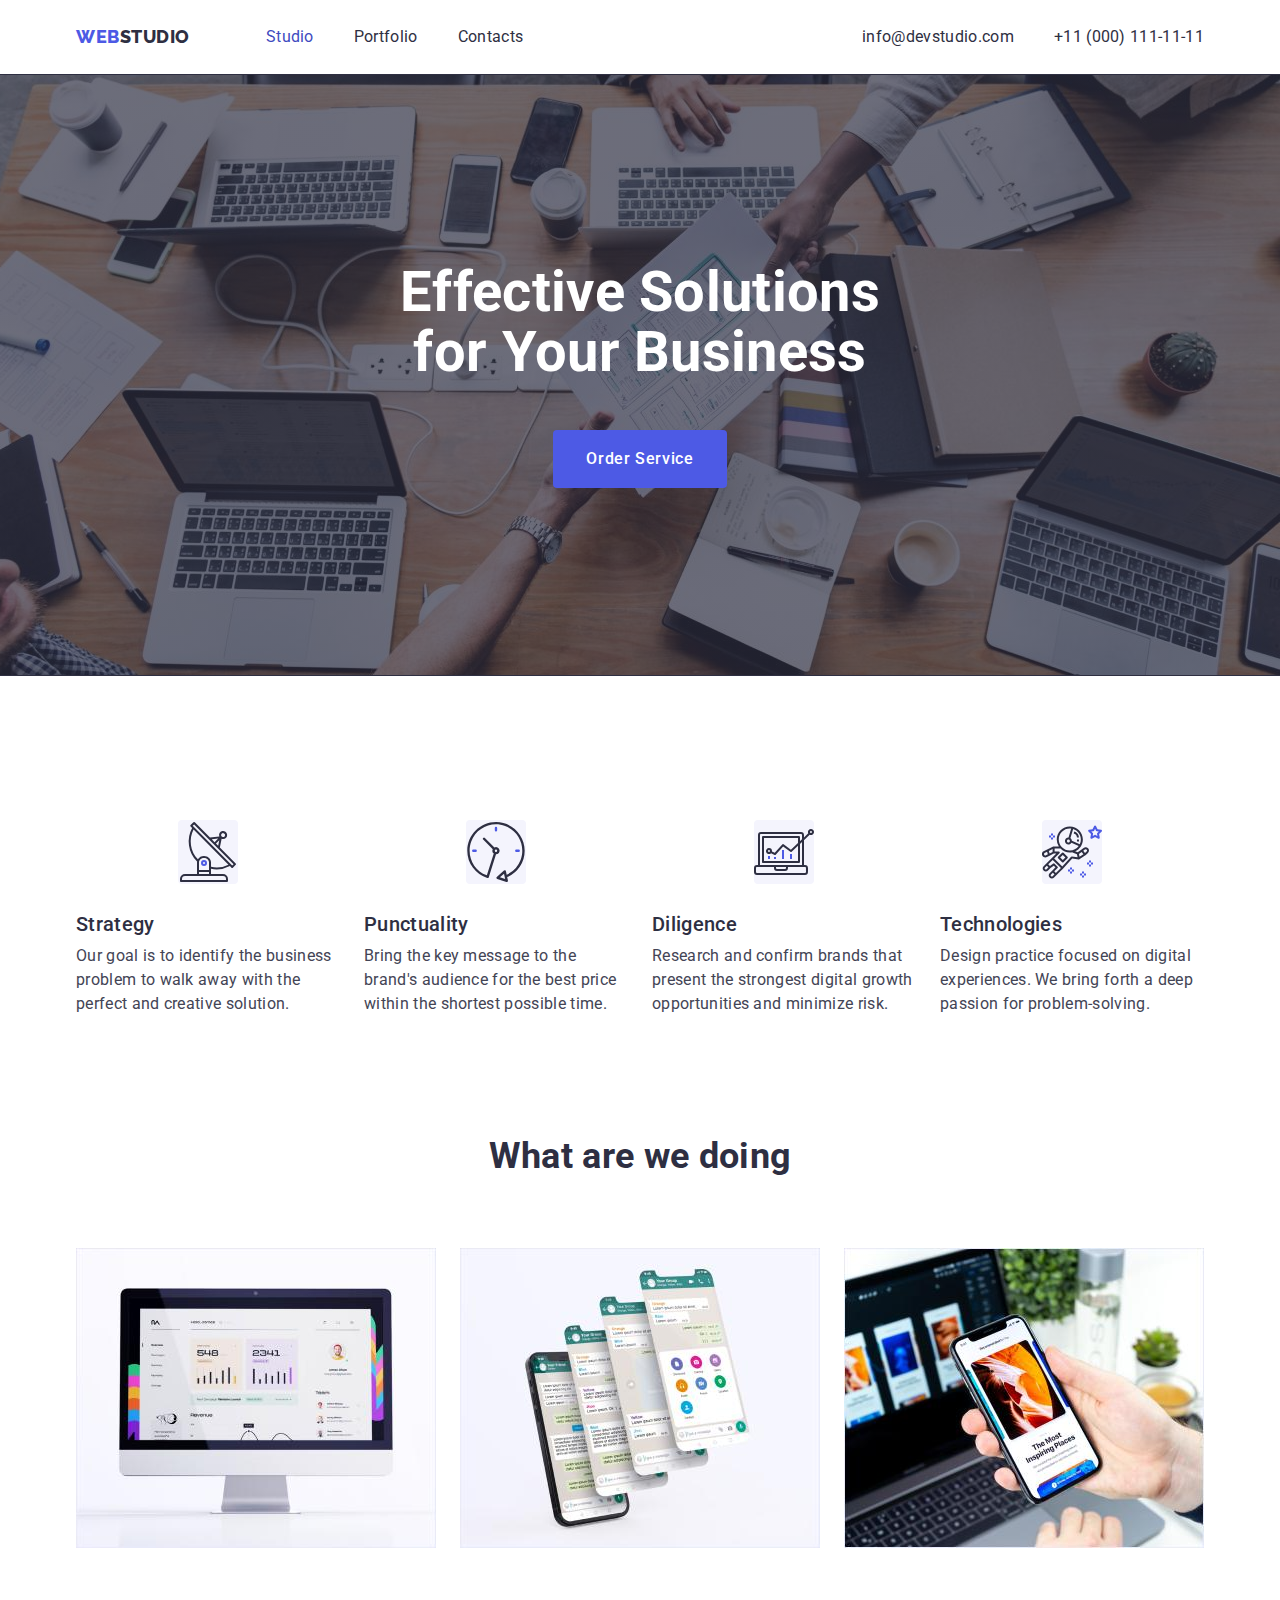
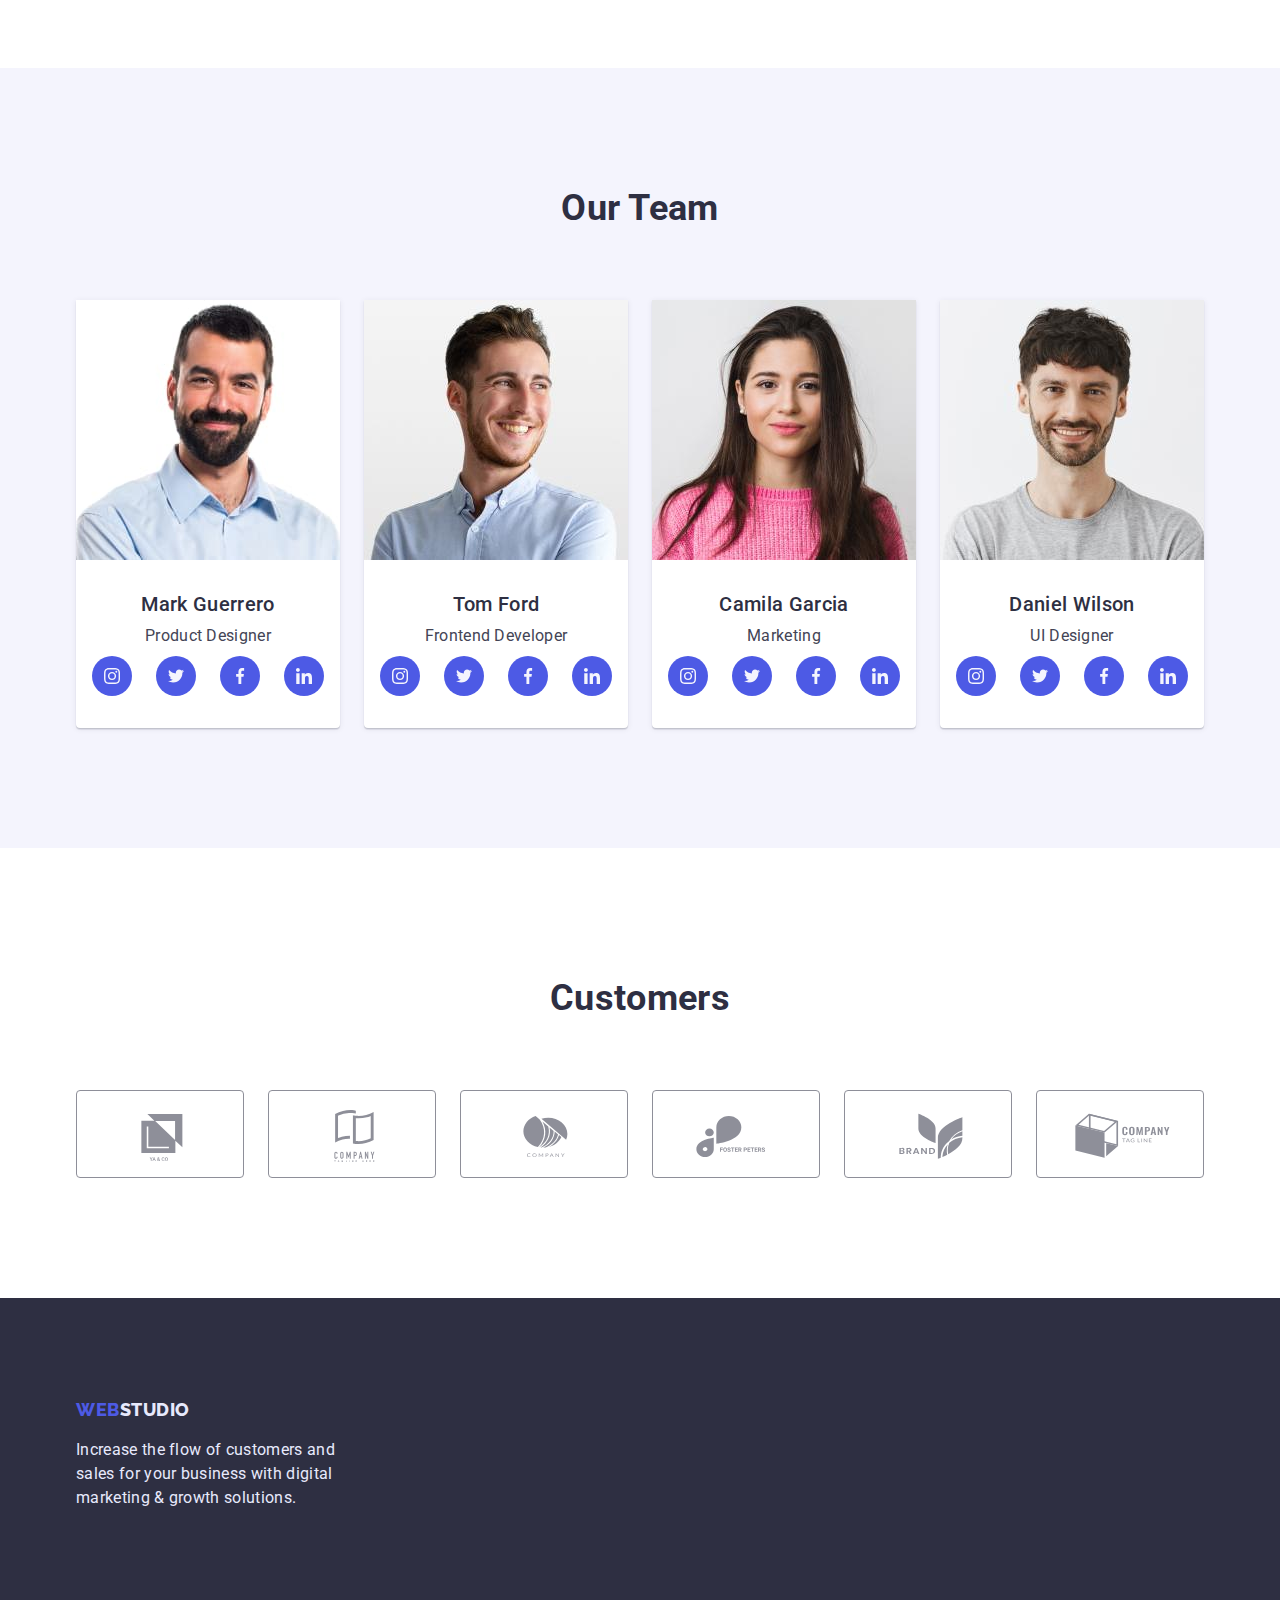
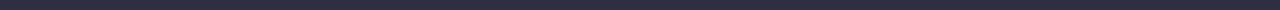
==== index.html @ 6bbc16ac "summary" ====
<!DOCTYPE html>
<html lang="en">
  <head>
    <meta charset="UTF-8" />
    <meta http-equiv="X-UA-Compatible" content="IE=edge" />
    <meta name="viewport" content="width=device-width, initial-scale=1.0" />
    <meta name="description" content="Effective Solutions for Your Business" />
    <title>Web Studio</title>
    <link rel="preconnect" href="https://fonts.googleapis.com" />
    <link rel="preconnect" href="https://fonts.gstatic.com" crossorigin />
    <link
      href="https://fonts.googleapis.com/css2?family=Raleway:wght@600&family=Roboto:wght@400;500;700&display=swap"
      rel="stylesheet"
    />
    <link
      rel="stylesheet"
      href="https://cdn.jsdelivr.net/npm/modern-normalize@1.1.0/modern-normalize.min.css"
    />
    <link rel="stylesheet" href="./CSS/style.css"
  </head>

  <body>
    <!-- Header section -->
    <header class="header">
      <div class="container header-container">
        <a class="header-logo link" href="./index.html"
          ><span class="logo-design">web</span>studio
        </a>
        <nav class="header-nav">
          <ul class="header-list list">
            <li class="header-item">
              <a class="header-link link current" href="./index.html">Studio</a>
            </li>
            <li class="header-item">
              <a class="header-link link" href="./portfolio.html">Portfolio</a>
            </li>
            <li class="header-item">
              <a class="header-link link" href="#">Contacts</a>
            </li>
          </ul>
        </nav>
        <address class="address-items">
          <ul class="header-address">
            <li class="address-item">
              <a class="link address" href="mailto:info@devstudio.com"
                >info@devstudio.com</a
              >
            </li>
            <li class="address-item">
              <a class="link address" href="tel:+110001111111"
                >+11 (000) 111-11-11</a
              >
            </li>
          </ul>
        </address>
      </div>
    </header>
    <main>
      <!-- Hero section -->
      <section class="hero">
        <div class="container">
          <h1 class="h-title">Effective Solutions for Your Business</h1>
          <button class="button active" type="button">Order Service</button>
        </div>
      </section>
      <!-- Оur Features section -->
      <section class="our-features">
        <div class="container">
          <div class="li-list-center">
            <h2 class="visually-hidden">Оur Features</h2>
            <ul class="features">
              <li class="features-list">
                <svg class="features-icon" width="60px" height="64px">
                  <use href="./images/icons/symbol-defs.svg#icon-antenna"></use>
                </svg>
                <h3 class="li-list">Strategy</h3>
                <p class="txt">
                  Our goal is to identify the business problem to walk away with
                  the perfect and creative solution.
                </p>
              </li>
              <li class="features-list">
                <svg class="features-icon" width="60px" height="64px">
                  <use href="./images/icons/symbol-defs.svg#icon-clock"></use>
                </svg>
                <h3 class="li-list">Punctuality</h3>
                <p class="txt">
                  Bring the key message to the brand's audience for the best
                  price within the shortest possible time.
                </p>
              </li>
              <li class="features-list">
                <svg class="features-icon" width="60px" height="64px">
                  <use href="./images/icons/symbol-defs.svg#icon-diagram"></use>
                </svg>
                <h3 class="li-list">Diligence</h3>
                <p class="txt">
                  Research and confirm brands that present the strongest digital
                  growth opportunities and minimize risk.
                </p>
              </li>
              <li class="features-list">
                <svg class="features-icon" width="60px" height="64px">
                  <use
                    href="./images/icons/symbol-defs.svg#icon-astronaut"
                  ></use>
                </svg>
                <h3 class="li-list">Technologies</h3>
                <p class="txt">
                  Design practice focused on digital experiences. We bring forth
                  a deep passion for problem-solving.
                </p>
              </li>
            </ul>
          </div>
        </div>
      </section>
      <!-- What are we doing section -->
      <section class="what-doing">
        <div class="container">
          <h2 class="li-title h-h">What are we doing</h2>
          <ul class="doing-img">
            <li class="doing-items">
              <img
                src="./images/whatdoing/computer.jpg"
                alt="computer"
                width="360"
                height="300"
              />
            </li>
            <li class="doing-items">
              <img
                src="./images/whatdoing/phone.jpg"
                alt="phone"
                width="360"
                height="300"
              />
            </li>
            <li class="doing-items">
              <img
                src="./images/whatdoing/devices.jpg"
                alt="device"
                width="360"
                height="300"
              />
            </li>
          </ul>
        </div>
      </section>
      <!-- Team section -->
      <section class="our-team">
        <div class="container team-container">
          <h2 class="li-title h-h">Our Team</h2>
          <ul class="team-items">
            <li class="team">
              <img
                src="./images/team/mark.jpg"
                alt="Product Designer"
                width="264"
                height="260"
              />
              <div class="div-team">
                <h3 class="li-list">Mark Guerrero</h3>
                <p class="txt txt-team">Product Designer</p>
                <ul class="socials">
                  <li class="socials-item">
                    <a
                      class="socials-link"
                      href="https://instagram.com"
                      rel="noopener noreferrer"
                      aria-label="Instagram link"
                    >
                      <svg class="socials-icon" width="16" height="16">
                        <use
                          href="./images/icons/symbol-defs.svg#icon-instagram"
                        ></use>
                      </svg>
                    </a>
                  </li>
                  <li class="socials-item">
                    <a class="socials-link" href aria-label="Twitter link">
                      <svg class="socials-icon" width="16" height="16">
                        <use
                          href="./images/icons/symbol-defs.svg#icon-twitter"
                        ></use>
                      </svg>
                    </a>
                  </li>
                  <li class="socials-item">
                    <a class="socials-link" href aria-label="Facebook link">
                      <svg class="socials-icon" width="16" height="16">
                        <use
                          href="./images/icons/symbol-defs.svg#icon-facebook"
                        ></use>
                      </svg>
                    </a>
                  </li>
                  <li class="socials-item">
                    <a class="socials-link" href aria-label="Linkedin link">
                      <svg class="socials-icon" width="16" height="16">
                        <use
                          href="./images/icons/symbol-defs.svg#icon-linkedin"
                        ></use>
                      </svg>
                    </a>
                  </li>
                </ul>
              </div>
            </li>
            <li class="team">
              <img
                src="./images/team/tom.jpg"
                alt="Frontend Developer"
                width="264"
                height="260"
              />
              <div class="div-team">
                <h3 class="li-list">Tom Ford</h3>
                <p class="txt txt-team">Frontend Developer</p>
                <ul class="socials">
                  <li class="socials-item">
                    <a
                      class="socials-link"
                      href="https://instagram.com"
                      rel="noopener noreferrer"
                      aria-label="Instagram link"
                    >
                      <svg class="socials-icon" width="16" height="16">
                        <use
                          href="./images/icons/symbol-defs.svg#icon-instagram"
                        ></use>
                      </svg>
                    </a>
                  </li>
                  <li class="socials-item">
                    <a class="socials-link" href aria-label="Twitter link">
                      <svg class="socials-icon" width="16" height="16">
                        <use
                          href="./images/icons/symbol-defs.svg#icon-twitter"
                        ></use>
                      </svg>
                    </a>
                  </li>
                  <li class="socials-item">
                    <a class="socials-link" href aria-label="Facebook link">
                      <svg class="socials-icon" width="16" height="16">
                        <use
                          href="./images/icons/symbol-defs.svg#icon-facebook"
                        ></use>
                      </svg>
                    </a>
                  </li>
                  <li class="socials-item">
                    <a class="socials-link" href aria-label="Linkedin link">
                      <svg class="socials-icon" width="16" height="16">
                        <use
                          href="./images/icons/symbol-defs.svg#icon-linkedin"
                        ></use>
                      </svg>
                    </a>
                  </li>
                </ul>
              </div>
            </li>
            <li class="team">
              <img
                src="./images/team/camila.jpg"
                alt="Marketing"
                width="264"
                height="260"
              />
              <div class="div-team">
                <h3 class="li-list">Camila Garcia</h3>
                <p class="txt txt-team">Marketing</p>
                <ul class="socials">
                  <li class="socials-item">
                    <a
                      class="socials-link"
                      href="https://instagram.com"
                      rel="noopener noreferrer"
                      aria-label="Instagram link"
                    >
                      <svg class="socials-icon" width="16" height="16">
                        <use
                          href="./images/icons/symbol-defs.svg#icon-instagram"
                        ></use>
                      </svg>
                    </a>
                  </li>
                  <li class="socials-item">
                    <a class="socials-link" href aria-label="Twitter link">
                      <svg class="socials-icon" width="16" height="16">
                        <use
                          href="./images/icons/symbol-defs.svg#icon-twitter"
                        ></use>
                      </svg>
                    </a>
                  </li>
                  <li class="socials-item">
                    <a class="socials-link" href aria-label="Facebook link">
                      <svg class="socials-icon" width="16" height="16">
                        <use
                          href="./images/icons/symbol-defs.svg#icon-facebook"
                        ></use>
                      </svg>
                    </a>
                  </li>
                  <li class="socials-item">
                    <a class="socials-link" href aria-label="Linkedin link">
                      <svg class="socials-icon" width="16" height="16">
                        <use
                          href="./images/icons/symbol-defs.svg#icon-linkedin"
                        ></use>
                      </svg>
                    </a>
                  </li>
                </ul>
              </div>
            </li>
            <li class="team">
              <img
                src="./images/team/daniel.jpg"
                alt="UI Designer"
                width="264"
                height="260"
              />
              <div class="div-team">
                <h3 class="li-list">Daniel Wilson</h3>
                <p class="txt txt-team">UI Designer</p>
                <ul class="socials">
                  <li class="socials-item">
                    <a
                      class="socials-link"
                      href="https://instagram.com"
                      rel="noopener noreferrer"
                      aria-label="Instagram link"
                    >
                      <svg class="socials-icon" width="16" height="16">
                        <use
                          href="./images/icons/symbol-defs.svg#icon-instagram"
                        ></use>
                      </svg>
                    </a>
                  </li>
                  <li class="socials-item">
                    <a class="socials-link" href aria-label="Twitter link">
                      <svg class="socials-icon" width="16" height="16">
                        <use
                          href="./images/icons/symbol-defs.svg#icon-twitter"
                        ></use>
                      </svg>
                    </a>
                  </li>
                  <li class="socials-item">
                    <a class="socials-link" href aria-label="Facebook link">
                      <svg class="socials-icon" width="16" height="16">
                        <use
                          href="./images/icons/symbol-defs.svg#icon-facebook"
                        ></use>
                      </svg>
                    </a>
                  </li>
                  <li class="socials-item">
                    <a class="socials-link" href aria-label="Linkedin link">
                      <svg class="socials-icon" width="16" height="16">
                        <use
                          href="./images/icons/symbol-defs.svg#icon-linkedin"
                        ></use>
                      </svg>
                    </a>
                  </li>
                </ul>
              </div>
            </li>
          </ul>
        </div>
      </section>
      <section class="customers">
        <h2 class="li-title h-h">Customers</h2>
        <ul class="customers-list">
          <li class="customers-items">
            <svg class="customers-svg" width="104" height="56">
              <use href="./images/icons/symbol-defs.svg#icon-logo"></use>
            </svg>
          </li>
          <li class="customers-items">
            <svg class="customers-svg" width="104" height="56">
              <use href="./images/icons/symbol-defs.svg#icon-logo-1"></use>
            </svg>
          </li>
          <li class="customers-items">
            <svg class="customers-svg" width="104" height="56">
              <use href="./images/icons/symbol-defs.svg#icon-logo-2"></use>
            </svg>
          </li>
          <li class="customers-items">
            <svg class="customers-svg" width="104" height="56">
              <use href="./images/icons/symbol-defs.svg#icon-logo-3"></use>
            </svg>
          </li>
          <li class="customers-items">
            <svg class="customers-svg" width="104" height="56">
              <use href="./images/icons/symbol-defs.svg#icon-logo-4"></use>
            </svg>
          </li>
          <li class="customers-items">
            <svg class="customers-svg" width="104" height="56">
              <use href="./images/icons/symbol-defs.svg#icon-logo-5"></use>
            </svg>
          </li>
        </ul>
      </section>
    </main>

    <footer class="footer">
      <div class="container footer-container">
        <a class="footer-logo link" href="./index.html"
          ><span class="logo-design">web</span
          ><span class="footer-logo">studio</span>
        </a>
        <p class="txt-foot">
          Increase the flow of customers and sales for your business with
          digital marketing & growth solutions.
        </p>
      </div>
    </footer>
  </body>
</html>
---- CSS/style.css ----
.visually-hidden {
  position: absolute;
  width: 1px;
  height: 1px;
  margin: -1px;
  border: 0;
  padding: 0;

  white-space: nowrap;
  clip-path: inset(100%);
  clip: rect(0 0 0 0);
  overflow: hidden;
}
h1,
h2,
h3,
h4,
h5,
h6,
p,
ul {
  margin: 0;
  padding: 0;
}
img {
  display: block;
}
button {
  cursor: pointer;
}
.link {
  text-decoration: none;
  color: currentColor;
}
.list {
  list-style: none;
  margin: 0;
  padding: 0;
}
section {
  margin: 0;
  padding: 0;
}
:root {
  /* BG COLORS */
  --primary-bg-cl: #2e2f42;
  --secondary-bg-cl: #f4f4fd;
  --team-bg-cl: #ffffff;
  --button-bg-cl: #4d5ae5;
  --active-txt-cl: #404bbf;
  /* TXT COLORS */
  --primary-txt-cl: #2e2f42;
  --secondary-txt-cl: #434455;
  --logo-txt-cl: #4d5ae5;
  --second-logo-txt-color: #f4f4fd;
  --footer-txt-cl: #e7e9fc;
  --hero-txt-cl: #ffffff;
  --hover-button-cl: #404bbf;
}

/* NAV */

.header-logo {
  font-family: 'Raleway', sans-serif;
  font-weight: 800;
  font-size: 18px;
  line-height: calc(24 / 18);
  letter-spacing: 0.03em;
  text-transform: uppercase;
  margin-right: 76px;
}
.logo-design {
  color: var(--logo-txt-cl);
}
.address {
  line-height: calc(24 / 16);
  color: var(--secondary-txt-cl);
  font-style: normal;
}
.address:hover,
.address:focus {
  color: var(--active-txt-cl);
  cursor: pointer;
}
.header-link:hover,
.header-link:focus {
  color: var(--active-txt-cl);
  cursor: pointer;
}
.header-link.current {
  color: var(--active-txt-cl);
}
.header-container {
  display: flex;
  align-items: center;
}
.header-nav {
  margin-right: auto;
}
.header-link,
.address,
.header-logo {
  padding-top: 25px;
  padding-bottom: 25px;
}
.header-list {
  display: flex;
  align-items: center;
  gap: 40px;
}
.header-address {
  display: flex;
  gap: 40px;
}
.link {
  text-decoration: none;
  color: var(--primary-txt-cl);
}

/* BODY */

body {
  font-family: 'Roboto', sans-serif;
  color: var(--primary-txt-cl);
  letter-spacing: 0.02em;
}
.container {
  width: 1158px;
  padding-left: 15px;
  padding-right: 15px;
  margin-left: auto;
  margin-right: auto;
}

/* HERO SECTION */

.hero {
  color: var(--hero-txt-cl);
  background-color: var(--primary-bg-cl);
  background-image: linear-gradient(
      rgba(46, 47, 66, 0.7),
      rgba(46, 47, 66, 0.7)
    ),
    url(../images/herobackground/hero-background-img.jpg);
  background-repeat: no-repeat;
  background-position: center;
  max-width: 1440px;
  margin-left: auto;
  margin-right: auto;
  padding-bottom: 188px;
  padding-top: 188px;
}
.h-title {
  line-height: calc(60 / 56);
  font-size: 56px;
  width: 494px;
  margin-bottom: 48px;
  margin-left: auto;
  margin-right: auto;
  text-align: center;
}
.button {
  background-color: var(--button-bg-cl);
  color: var(--hero-txt-cl);
  font-weight: 500;
  line-height: calc(24 / 16);
  font-family: 'Roboto', sans-serif;
  letter-spacing: 0.04em;
  font-size: 16px;
  cursor: pointer;
  padding: 16px 32px;
  border-radius: 4px;
  border: 1px solid transparent;
  margin-left: auto;
  margin-right: auto;
  display: block;
}
.button:hover,
.button:focus {
  background-color: var(--hover-button-cl);
}
.li-title {
  font-size: 36px;
  line-height: calc(40 / 36);
}
.li-list {
  font-weight: 500;
  font-size: 20px;
  line-height: calc(24 / 20);
  margin-bottom: 8px;
}
.txt {
  line-height: calc(24 / 16);
  color: var(--secondary-txt-cl);
}
.h-h {
  text-align: center;
  margin-bottom: 72px;
}

/* OUR FEATURES */

.our-features {
  padding-top: 120px;
  padding-bottom: 120px;
}
.features {
  display: flex;
  gap: 24px;
  padding: 0;
}
.features-list {
  flex-basis: calc((100% - 3 * 24px) / 4);
}
.features-icon {
  background: #f4f4fd;
  border-radius: 4px;
  margin: 24px 102px;
}

/* What are we doing section */

.what-doing {
  padding-bottom: 120px;
}
.doing-img {
  display: flex;
  padding: 0;
  gap: 24px;
}
.doing-items {
  flex-basis: calc((100% - 2 * 24px) / 3);
}

/* TEAM */

.our-team {
  background-color: var(--secondary-bg-cl);
}
.team {
  background-color: var(--team-bg-cl);
  border-radius: 0px 0px 4px 4px;
  box-shadow: 0px 1px 6px rgba(46, 47, 66, 0.08),
    0px 1px 1px rgba(46, 47, 66, 0.16), 0px 2px 1px rgba(46, 47, 66, 0.08);
  text-align: center;
  flex-basis: calc((100% - 3 * 24px) / 4);
}
.team-container {
  padding-top: 120px;
  padding-bottom: 120px;
}
.team-items {
  display: flex;
  gap: 24px;
  padding-left: 0;
}
.txt-team {
  margin-bottom: 8px;
}
.div-team {
  padding-top: 32px;
  padding-bottom: 32px;
}
ul {
  list-style: none;
}
.socials {
  display: flex;
  align-items: center;
  justify-content: center;
  gap: 24px;
}
.socials-link {
  display: flex;
  align-items: center;
  justify-content: center;
  width: 40px;
  height: 40px;
  background-color: var(--button-bg-cl);
  border-radius: 50%;
}
.socials-link:hover,
focus {
  background-color: var(--hover-button-cl);
}
.socials-icon {
  fill: var(--secondary-bg-cl);
}
/* Customers */
.customers {
  padding-top: 130px;
  padding-bottom: 120px;
}
.customers-list {
  display: flex;
  align-items: center;
  justify-content: center;
  gap: 24px;
}
.customers-items {
  border: 1px solid #8e8f99;
  border-radius: 4px;
  width: 168px;
  height: 88px;
}
.customers-svg {
  margin: 16px 32px;
}
/* FOOTER */

.footer {
  background-color: var(--primary-bg-cl);
  color: var(--footer-txt-cl);
}
.txt-foot {
  line-height: calc(24 / 16);
  width: 264px;
  margin-top: 16px;
}
.footer-logo {
  color: var(--footer-txt-cl);
}
.footer-container {
  padding-top: 100px;
  padding-bottom: 100px;
}
.footer-logo {
  font-family: 'Raleway', sans-serif;
  font-weight: 800;
  font-size: 18px;
  line-height: calc(24 / 18);
  letter-spacing: 0.03em;
  text-transform: uppercase;
}
/* PORTFOLIO */

.portfolio-btn {
  font-family: 'Roboto', sans-serif;
  font-weight: 500;
  font-size: 16px;
  line-height: calc(24 / 16);
  background-color: var(--secondary-bg-cl);
  color: var(--logo-txt-cl);
  border: 1px solid var(--hero-txt-cl);
  cursor: pointer;
  border-radius: 4px;
  display: flex;
  flex-direction: row;
  justify-content: center;
  align-items: center;
  padding: 12px 24px;
}
.portfolio-btn:hover,
.portfolio-btn:focus {
  color: var(--hero-txt-cl);
  background-color: var(--hover-button-cl);
}
.wrapper {
  border: 1px solid #e7e9fc;
  border-top: none;
  padding-left: 16px;
  padding-top: 32px;
  padding-bottom: 32px;
}
.wrapper-header-portfolio {
  border: 1px solid #e7e9fc;
  border-top: none;
}
.portfolio-items {
  padding-bottom: 120px;
  padding-top: 96px;
}
.p-items {
  display: flex;
  gap: 24px;
  justify-content: center;
  margin-bottom: 72px;
}
.portfolio-links {
  display: flex;
  gap: 48px 24px;
  flex-wrap: wrap;
  margin: 0;
  padding: 0;
}
.prtf-link {
  flex-basis: calc((100% - 2 * 24px) / 3);
}
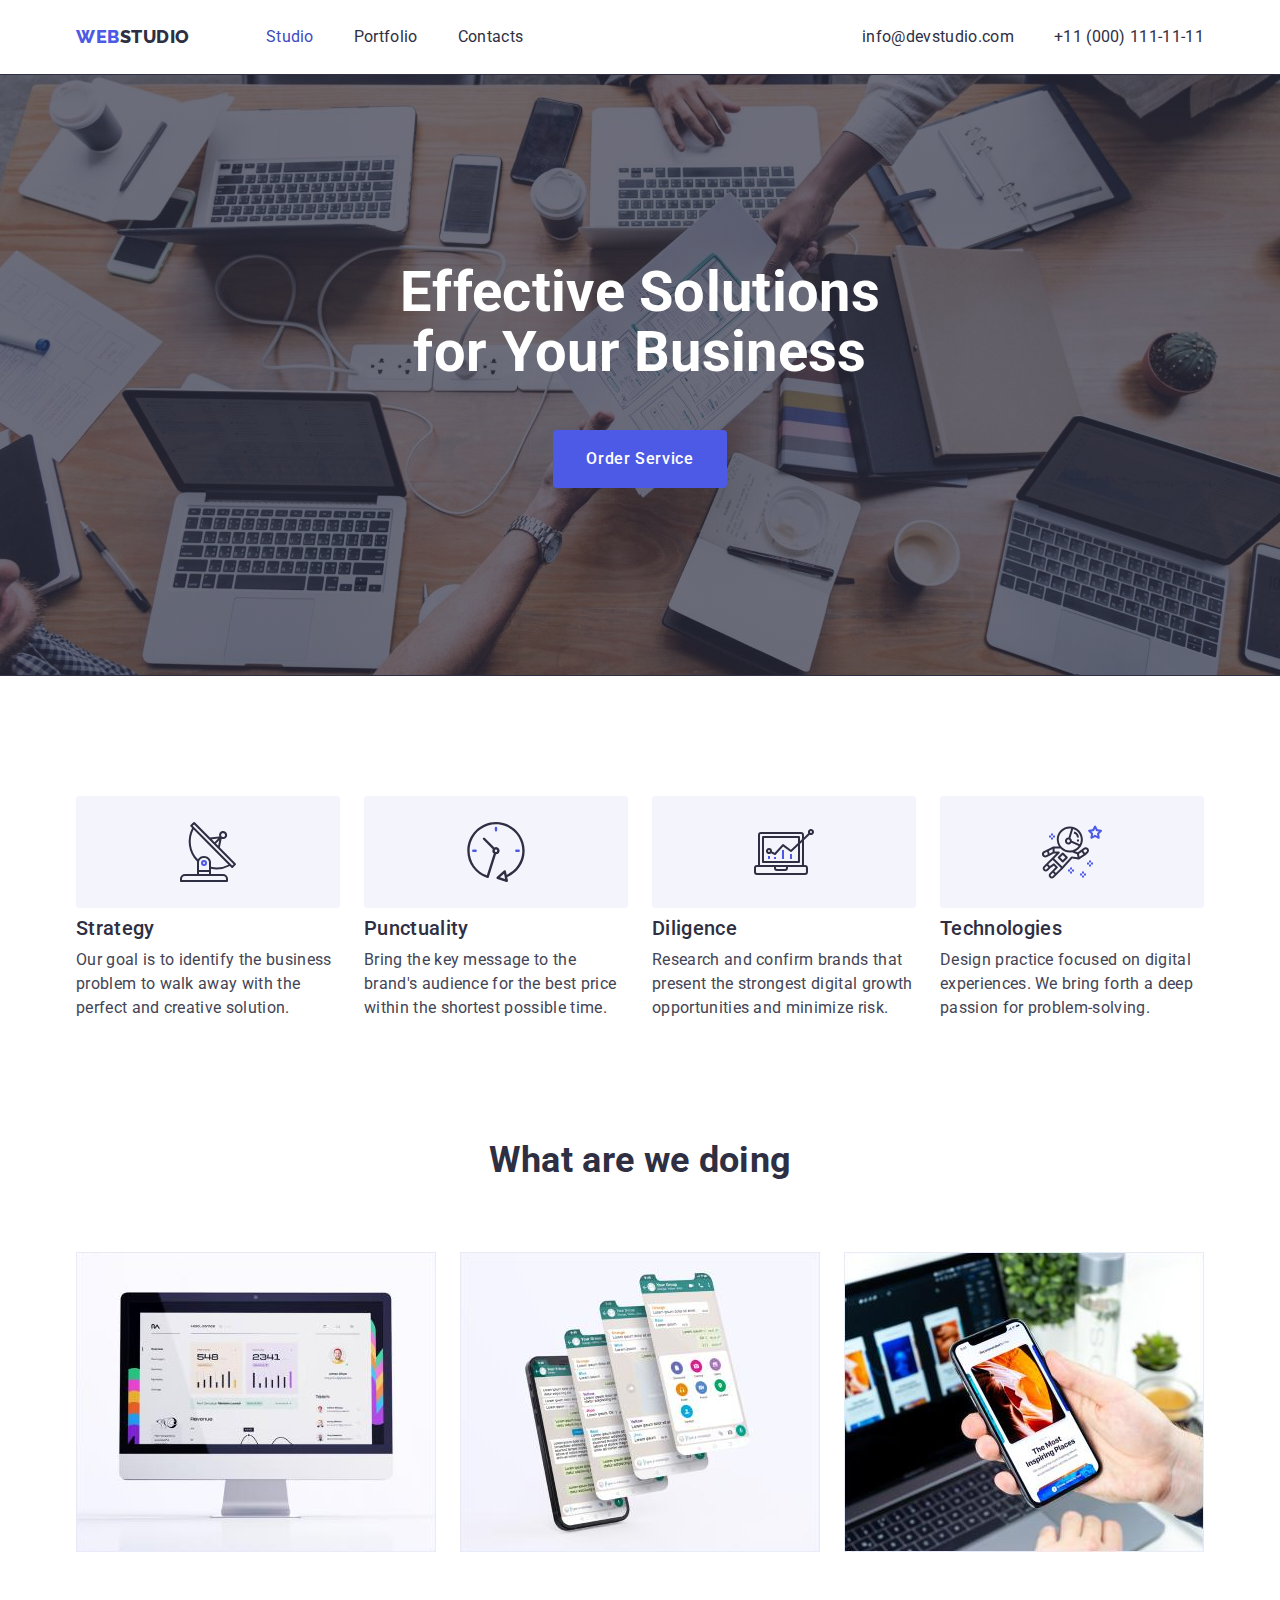
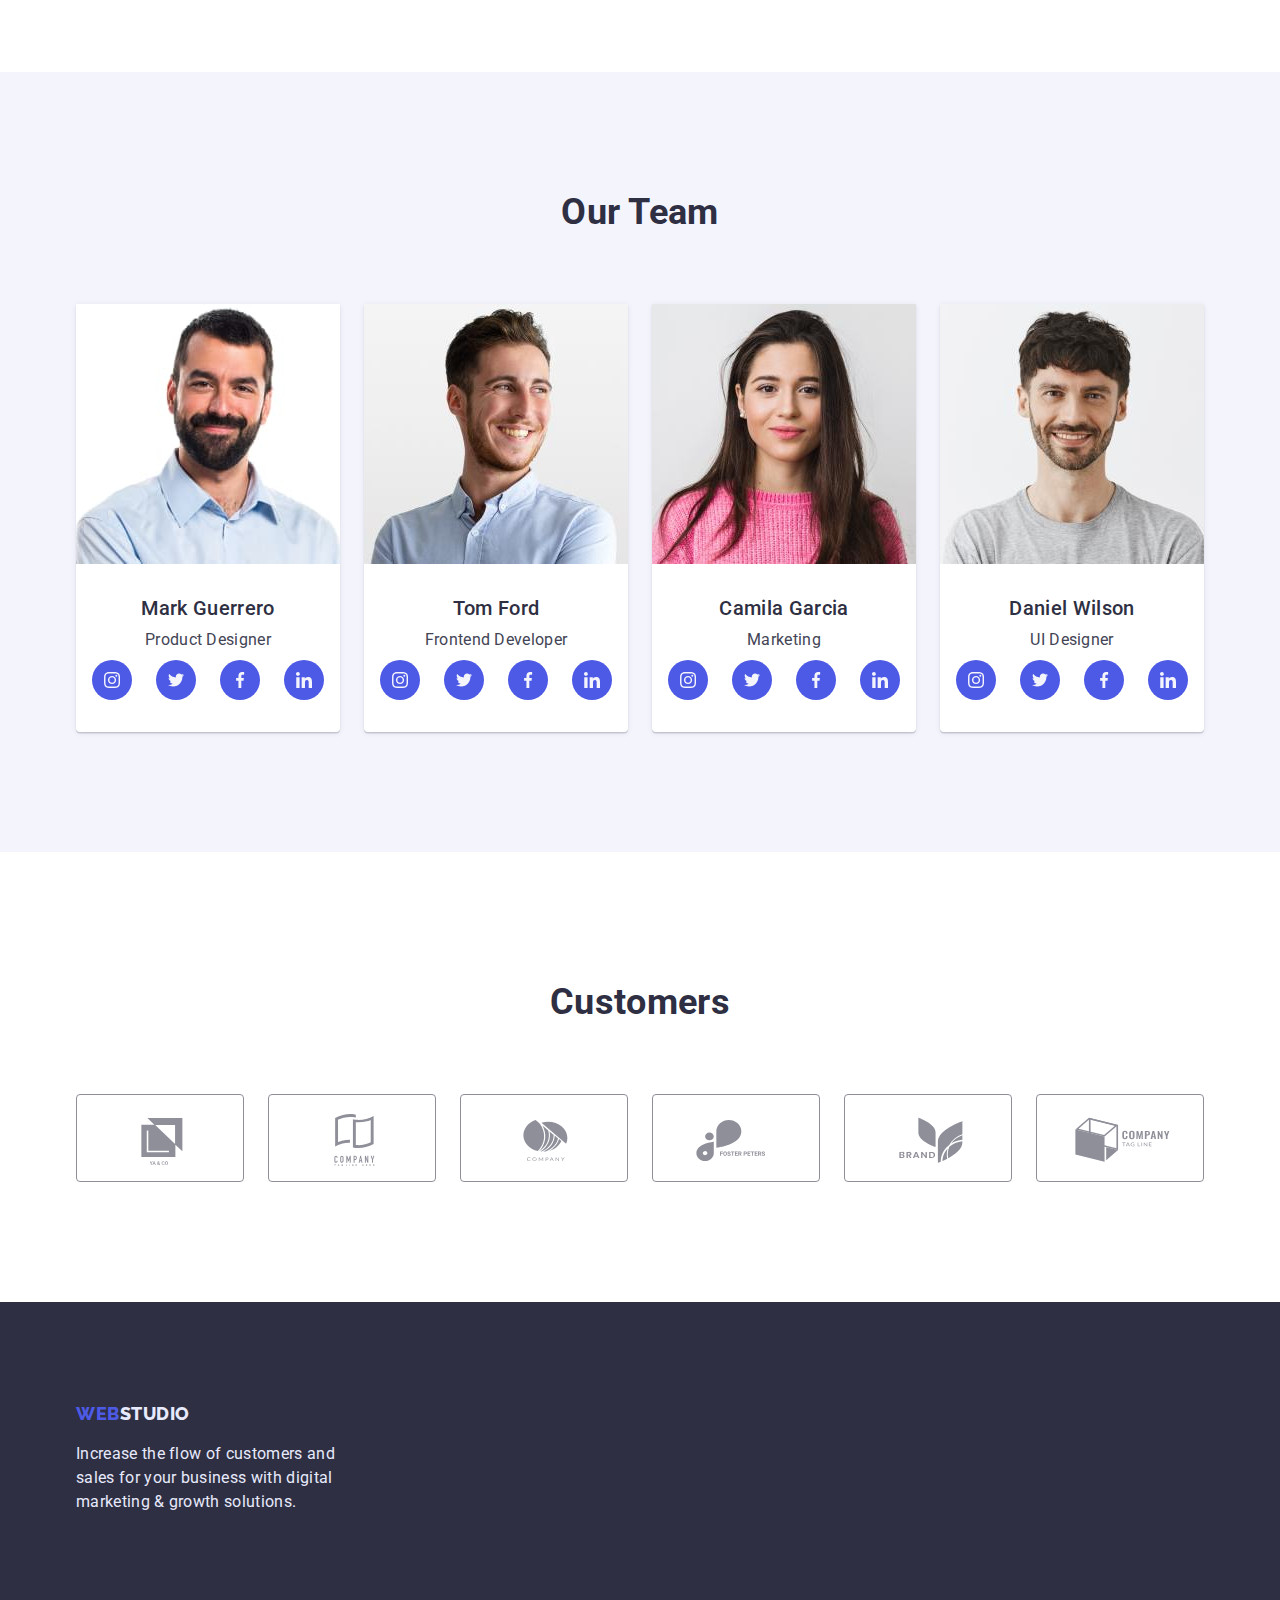
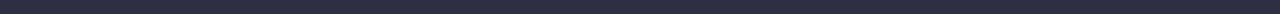
==== commit c6dea346: "summary" ====
--- a/index.html
+++ b/index.html
@@ -68,11 +68,44 @@
         <div class="container">
           <div class="li-list-center">
             <h2 class="visually-hidden">Оur Features</h2>
+            <div class="div-features">
+              <ul class="svg-fetures-list">
+                <li class="fetures-items-svg">
+                  <svg class="features-icon" width="60px" height="64px">
+                    <use
+                      href="./images/icons/symbol-defs.svg#icon-antenna"
+                    ></use>
+                  </svg>
+                </li>
+                <li class="fetures-items-svg">
+                  <svg class="features-icon" width="60px" height="64px">
+                    <use href="./images/icons/symbol-defs.svg#icon-clock"></use>
+                  </svg>
+                </li>
+                <li class="fetures-items-svg">
+                  <svg class="features-icon" width="60px" height="64px">
+                    <use
+                      href="./images/icons/symbol-defs.svg#icon-diagram"
+                    ></use>
+                  </svg>
+                </li>
+                <li class="fetures-items-svg">
+                  <svg class="features-icon" width="60px" height="64px">
+                    <use
+                      href="./images/icons/symbol-defs.svg#icon-astronaut"
+                    ></use>
+                  </svg>
+                </li>
+              </ul>
+            </div>
             <ul class="features">
               <li class="features-list">
-                <svg class="features-icon" width="60px" height="64px">
-                  <use href="./images/icons/symbol-defs.svg#icon-antenna"></use>
-                </svg>
+                <!-- <svg class="features-icon" width="60px" height="64px">
+                    <use
+                      href="./images/icons/symbol-defs.svg#icon-antenna"
+                    ></use>
+                  </svg> -->
+
                 <h3 class="li-list">Strategy</h3>
                 <p class="txt">
                   Our goal is to identify the business problem to walk away with
@@ -80,9 +113,9 @@
                 </p>
               </li>
               <li class="features-list">
-                <svg class="features-icon" width="60px" height="64px">
+                <!-- <svg class="features-icon" width="60px" height="64px">
                   <use href="./images/icons/symbol-defs.svg#icon-clock"></use>
-                </svg>
+                </svg> -->
                 <h3 class="li-list">Punctuality</h3>
                 <p class="txt">
                   Bring the key message to the brand's audience for the best
@@ -90,9 +123,9 @@
                 </p>
               </li>
               <li class="features-list">
-                <svg class="features-icon" width="60px" height="64px">
+                <!-- <svg class="features-icon" width="60px" height="64px">
                   <use href="./images/icons/symbol-defs.svg#icon-diagram"></use>
-                </svg>
+                </svg> -->
                 <h3 class="li-list">Diligence</h3>
                 <p class="txt">
                   Research and confirm brands that present the strongest digital
@@ -100,11 +133,11 @@
                 </p>
               </li>
               <li class="features-list">
-                <svg class="features-icon" width="60px" height="64px">
+                <!-- <svg class="features-icon" width="60px" height="64px">
                   <use
                     href="./images/icons/symbol-defs.svg#icon-astronaut"
                   ></use>
-                </svg>
+                </svg> -->
                 <h3 class="li-list">Technologies</h3>
                 <p class="txt">
                   Design practice focused on digital experiences. We bring forth
--- a/CSS/style.css
+++ b/CSS/style.css
@@ -213,9 +213,20 @@
   flex-basis: calc((100% - 3 * 24px) / 4);
 }
 .features-icon {
+  margin: 24px 102px;
+}
+.svg-fetures-list {
+  display: flex;
+  align-items: center;
+  justify-content: center;
+  gap: 24px;
+}
+.fetures-items-svg {
   background: #f4f4fd;
   border-radius: 4px;
-  margin: 24px 102px;
+  width: 264px;
+  height: 112px;
+  margin-bottom: 8px;
 }
 
 /* What are we doing section */
@@ -302,6 +313,10 @@
   border-radius: 4px;
   width: 168px;
   height: 88px;
+}
+.customers-items:hover,
+:focus {
+  background-color: var(--hover-button-cl);
 }
 .customers-svg {
   margin: 16px 32px;
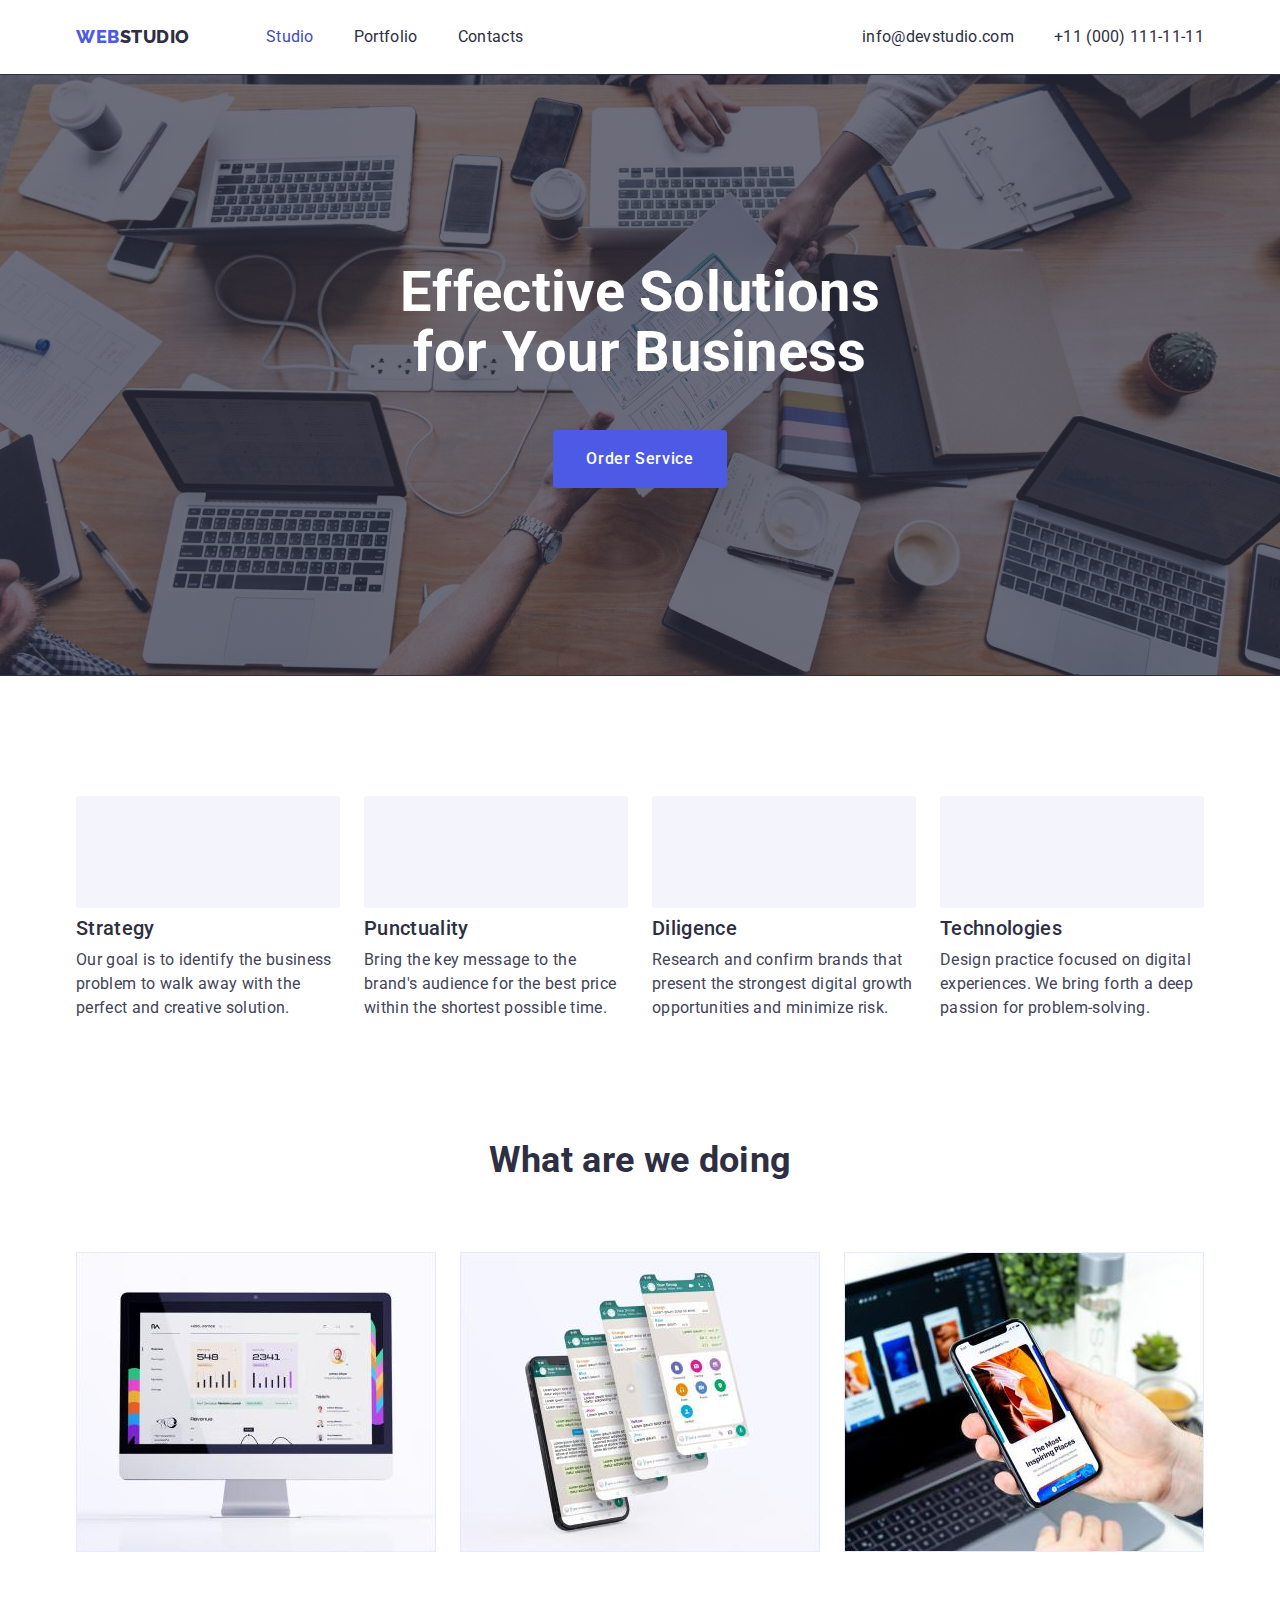
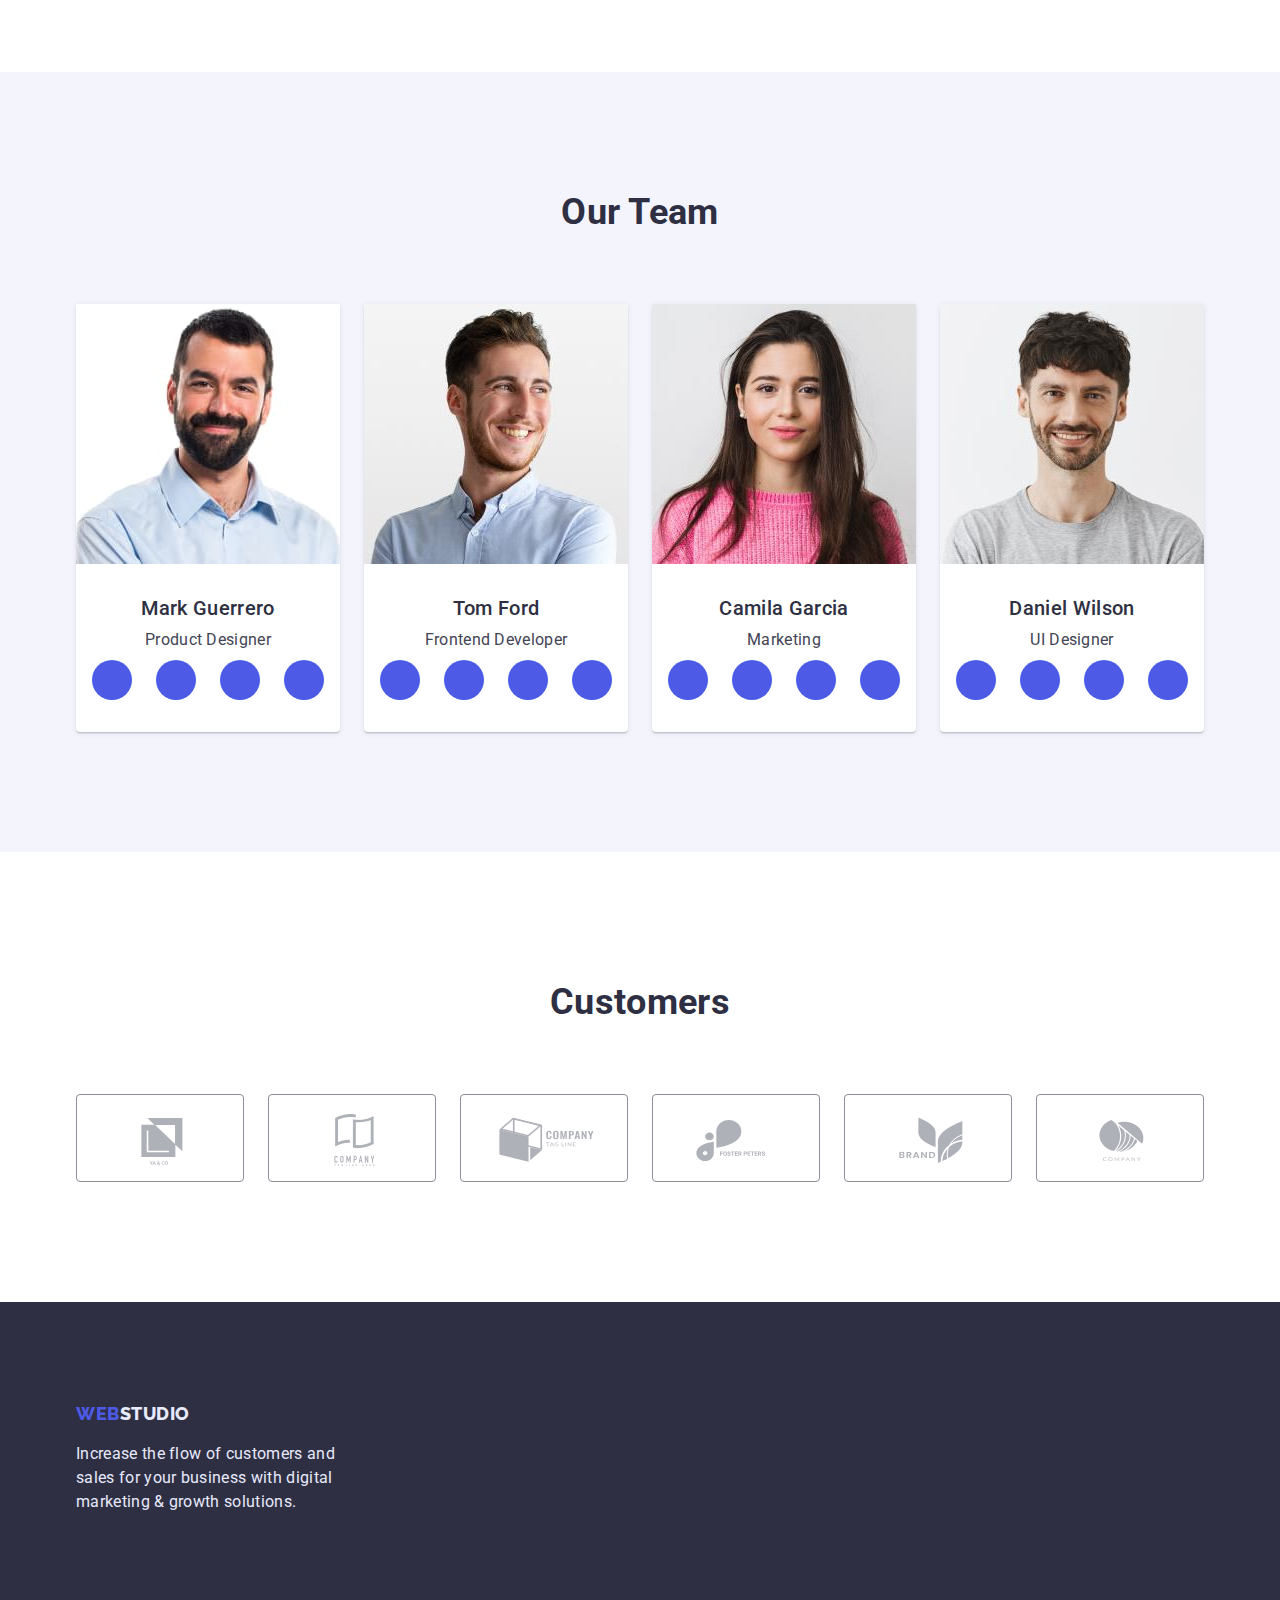
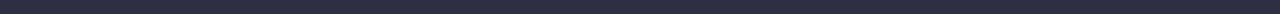
==== commit 6c3b6ba4: "sum" ====
--- a/index.html
+++ b/index.html
@@ -413,32 +413,32 @@
         <ul class="customers-list">
           <li class="customers-items">
             <svg class="customers-svg" width="104" height="56">
-              <use href="./images/icons/symbol-defs.svg#icon-logo"></use>
-            </svg>
-          </li>
-          <li class="customers-items">
-            <svg class="customers-svg" width="104" height="56">
-              <use href="./images/icons/symbol-defs.svg#icon-logo-1"></use>
-            </svg>
-          </li>
-          <li class="customers-items">
-            <svg class="customers-svg" width="104" height="56">
-              <use href="./images/icons/symbol-defs.svg#icon-logo-2"></use>
-            </svg>
-          </li>
-          <li class="customers-items">
-            <svg class="customers-svg" width="104" height="56">
-              <use href="./images/icons/symbol-defs.svg#icon-logo-3"></use>
-            </svg>
-          </li>
-          <li class="customers-items">
-            <svg class="customers-svg" width="104" height="56">
-              <use href="./images/icons/symbol-defs.svg#icon-logo-4"></use>
-            </svg>
-          </li>
-          <li class="customers-items">
-            <svg class="customers-svg" width="104" height="56">
-              <use href="./images/icons/symbol-defs.svg#icon-logo-5"></use>
+              <use href="./images/icons/icons.svg#icon-logo-1"></use>
+            </svg>
+          </li>
+          <li class="customers-items">
+            <svg class="customers-svg" width="104" height="56">
+              <use href="./images/icons/icons.svg#icon-logo-2"></use>
+            </svg>
+          </li>
+          <li class="customers-items">
+            <svg class="customers-svg" width="104" height="56">
+              <use href="./images/icons/icons.svg#icon-logo-3"></use>
+            </svg>
+          </li>
+          <li class="customers-items">
+            <svg class="customers-svg" width="104" height="56">
+              <use href="./images/icons/icons.svg#icon-logo-4"></use>
+            </svg>
+          </li>
+          <li class="customers-items">
+            <svg class="customers-svg" width="104" height="56">
+              <use href="./images/icons/icons.svg#icon-logo-5"></use>
+            </svg>
+          </li>
+          <li class="customers-items">
+            <svg class="customers-svg" width="104" height="56">
+              <use href="./images/icons/icons.svg#icon-logo-6"></use>
             </svg>
           </li>
         </ul>
--- a/CSS/style.css
+++ b/CSS/style.css
@@ -48,6 +48,8 @@
   --team-bg-cl: #ffffff;
   --button-bg-cl: #4d5ae5;
   --active-txt-cl: #404bbf;
+  --icon-cl: #afb1b8;
+
   /* TXT COLORS */
   --primary-txt-cl: #2e2f42;
   --secondary-txt-cl: #434455;
@@ -316,10 +318,11 @@
 }
 .customers-items:hover,
 :focus {
-  background-color: var(--hover-button-cl);
+  background-color: var(--active-txt-cl);
 }
 .customers-svg {
   margin: 16px 32px;
+  fill: var(--icon-cl);
 }
 /* FOOTER */
 
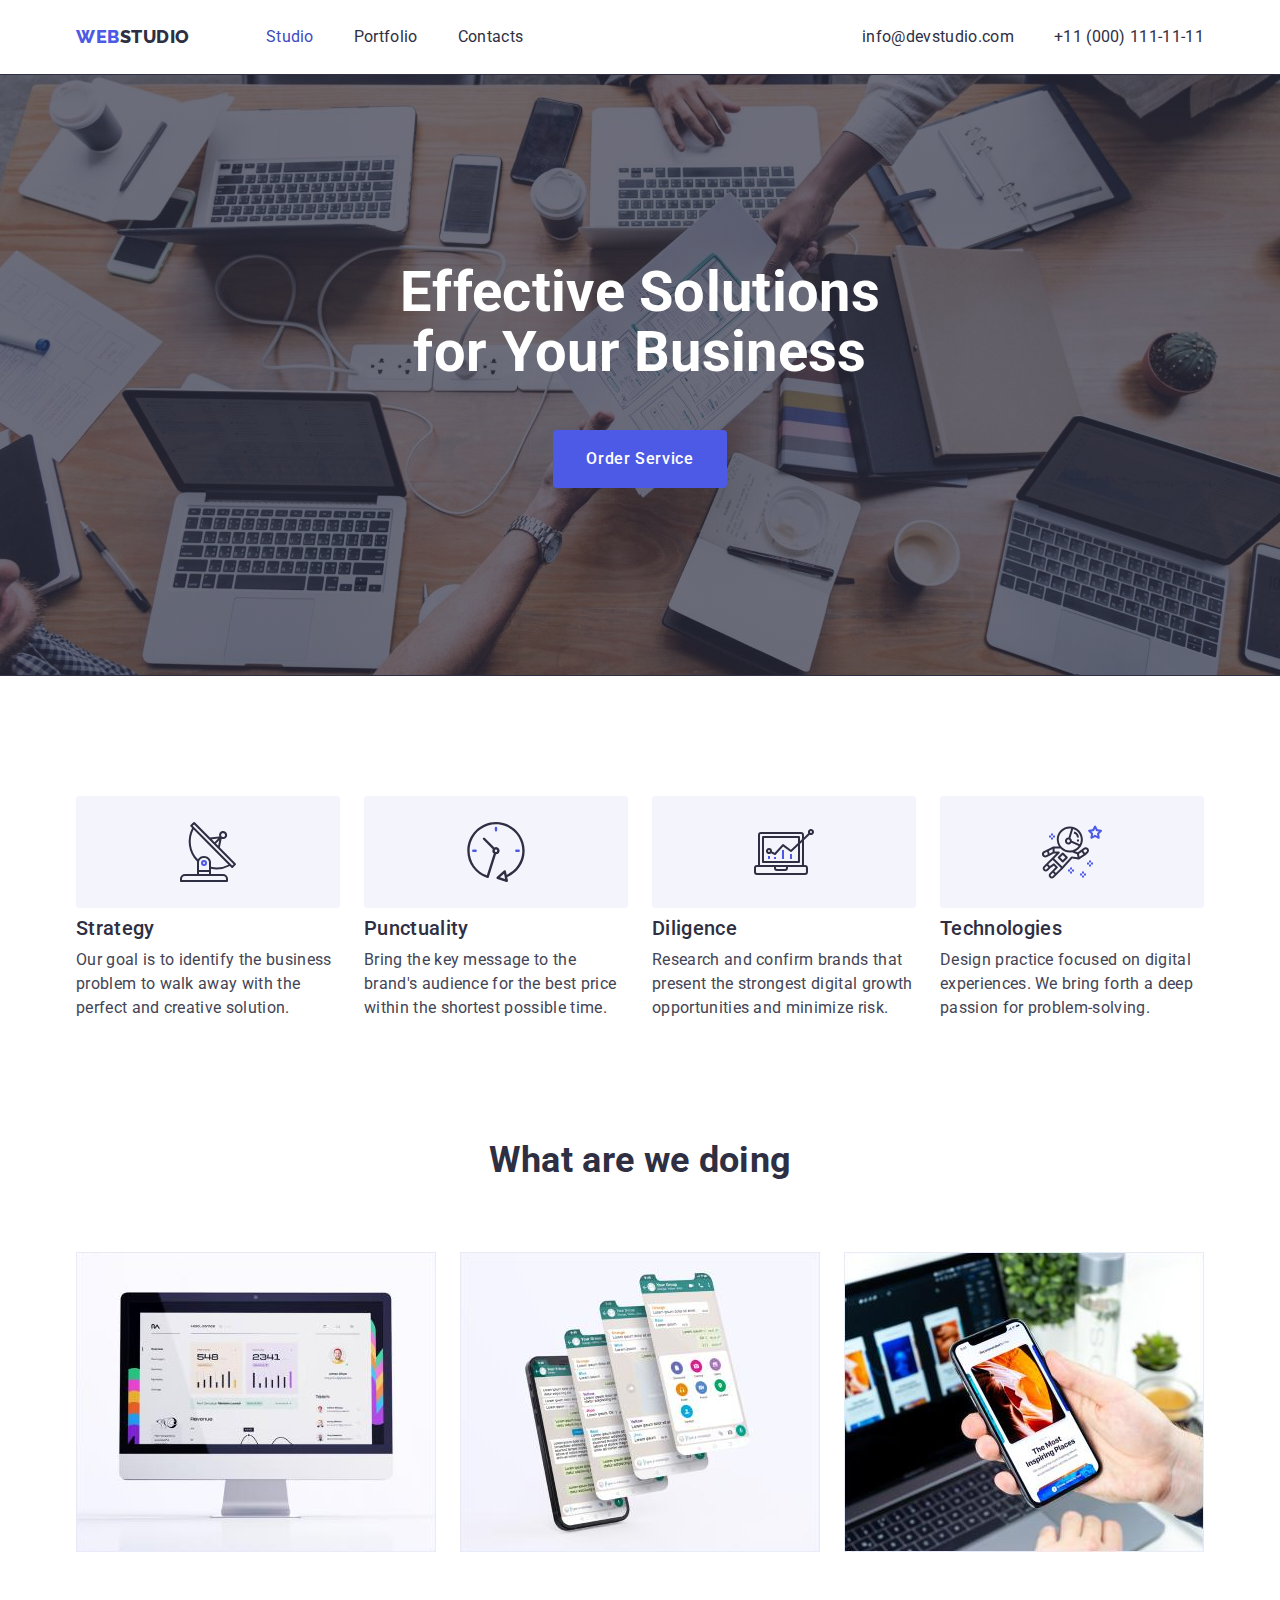
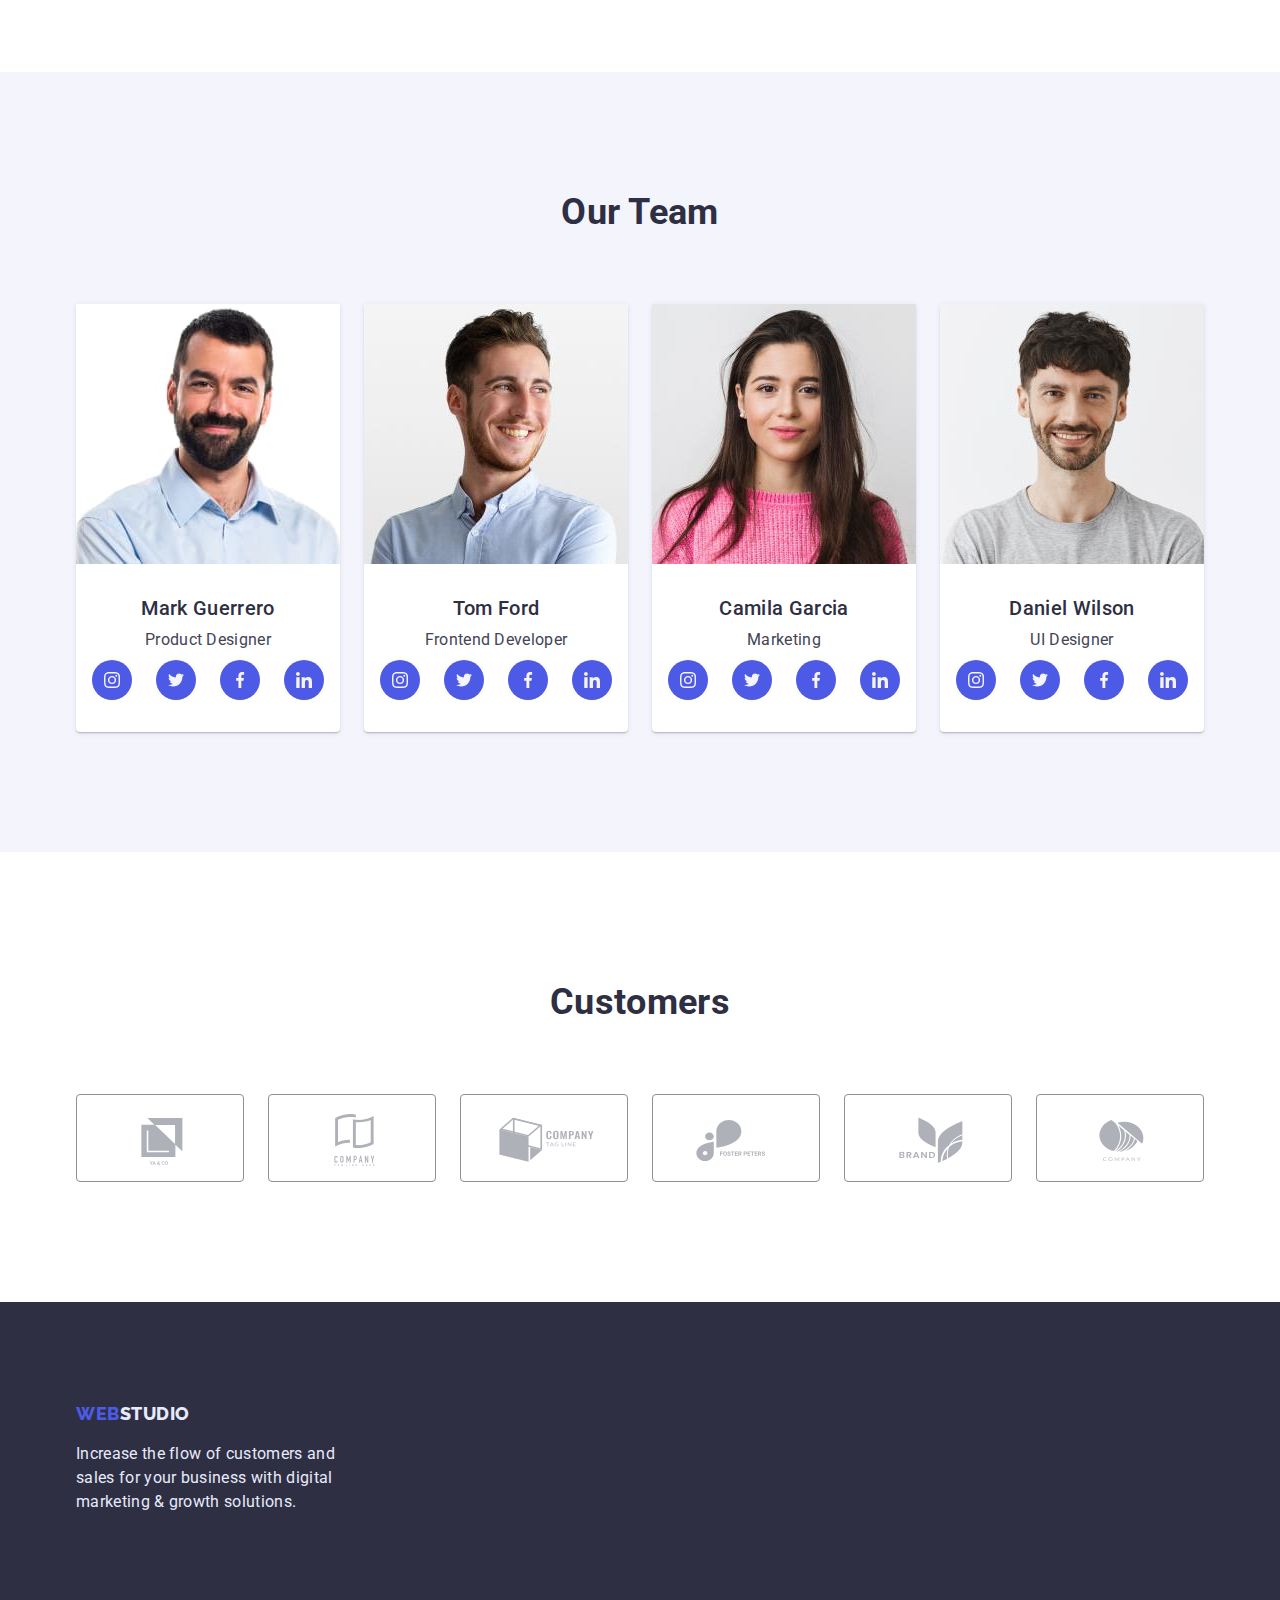
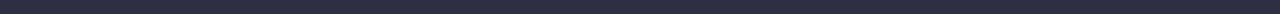
==== commit 445f1d13: "Update index.html" ====
--- a/index.html
+++ b/index.html
@@ -72,28 +72,22 @@
               <ul class="svg-fetures-list">
                 <li class="fetures-items-svg">
                   <svg class="features-icon" width="60px" height="64px">
-                    <use
-                      href="./images/icons/symbol-defs.svg#icon-antenna"
-                    ></use>
+                    <use href="./images/icons/icons.svg#icon-antenna"></use>
                   </svg>
                 </li>
                 <li class="fetures-items-svg">
                   <svg class="features-icon" width="60px" height="64px">
-                    <use href="./images/icons/symbol-defs.svg#icon-clock"></use>
+                    <use href="./images/icons/icons.svg#icon-clock"></use>
                   </svg>
                 </li>
                 <li class="fetures-items-svg">
                   <svg class="features-icon" width="60px" height="64px">
-                    <use
-                      href="./images/icons/symbol-defs.svg#icon-diagram"
-                    ></use>
+                    <use href="./images/icons/icons.svg#icon-diagram"></use>
                   </svg>
                 </li>
                 <li class="fetures-items-svg">
                   <svg class="features-icon" width="60px" height="64px">
-                    <use
-                      href="./images/icons/symbol-defs.svg#icon-astronaut"
-                    ></use>
+                    <use href="./images/icons/icons.svg#icon-astronaut"></use>
                   </svg>
                 </li>
               </ul>
@@ -205,7 +199,7 @@
                     >
                       <svg class="socials-icon" width="16" height="16">
                         <use
-                          href="./images/icons/symbol-defs.svg#icon-instagram"
+                          href="./images/icons/icons.svg#icon-instagram"
                         ></use>
                       </svg>
                     </a>
@@ -213,9 +207,7 @@
                   <li class="socials-item">
                     <a class="socials-link" href aria-label="Twitter link">
                       <svg class="socials-icon" width="16" height="16">
-                        <use
-                          href="./images/icons/symbol-defs.svg#icon-twitter"
-                        ></use>
+                        <use href="./images/icons/icons.svg#icon-twitter"></use>
                       </svg>
                     </a>
                   </li>
@@ -223,7 +215,7 @@
                     <a class="socials-link" href aria-label="Facebook link">
                       <svg class="socials-icon" width="16" height="16">
                         <use
-                          href="./images/icons/symbol-defs.svg#icon-facebook"
+                          href="./images/icons/icons.svg#icon-facebook"
                         ></use>
                       </svg>
                     </a>
@@ -232,7 +224,7 @@
                     <a class="socials-link" href aria-label="Linkedin link">
                       <svg class="socials-icon" width="16" height="16">
                         <use
-                          href="./images/icons/symbol-defs.svg#icon-linkedin"
+                          href="./images/icons/icons.svg#icon-linkedin"
                         ></use>
                       </svg>
                     </a>
@@ -260,7 +252,7 @@
                     >
                       <svg class="socials-icon" width="16" height="16">
                         <use
-                          href="./images/icons/symbol-defs.svg#icon-instagram"
+                          href="./images/icons/icons.svg#icon-instagram"
                         ></use>
                       </svg>
                     </a>
@@ -268,9 +260,7 @@
                   <li class="socials-item">
                     <a class="socials-link" href aria-label="Twitter link">
                       <svg class="socials-icon" width="16" height="16">
-                        <use
-                          href="./images/icons/symbol-defs.svg#icon-twitter"
-                        ></use>
+                        <use href="./images/icons/icons.svg#icon-twitter"></use>
                       </svg>
                     </a>
                   </li>
@@ -278,7 +268,7 @@
                     <a class="socials-link" href aria-label="Facebook link">
                       <svg class="socials-icon" width="16" height="16">
                         <use
-                          href="./images/icons/symbol-defs.svg#icon-facebook"
+                          href="./images/icons/icons.svg#icon-facebook"
                         ></use>
                       </svg>
                     </a>
@@ -287,7 +277,7 @@
                     <a class="socials-link" href aria-label="Linkedin link">
                       <svg class="socials-icon" width="16" height="16">
                         <use
-                          href="./images/icons/symbol-defs.svg#icon-linkedin"
+                          href="./images/icons/icons.svg#icon-linkedin"
                         ></use>
                       </svg>
                     </a>
@@ -315,7 +305,7 @@
                     >
                       <svg class="socials-icon" width="16" height="16">
                         <use
-                          href="./images/icons/symbol-defs.svg#icon-instagram"
+                          href="./images/icons/icons.svg#icon-instagram"
                         ></use>
                       </svg>
                     </a>
@@ -323,9 +313,7 @@
                   <li class="socials-item">
                     <a class="socials-link" href aria-label="Twitter link">
                       <svg class="socials-icon" width="16" height="16">
-                        <use
-                          href="./images/icons/symbol-defs.svg#icon-twitter"
-                        ></use>
+                        <use href="./images/icons/icons.svg#icon-twitter"></use>
                       </svg>
                     </a>
                   </li>
@@ -333,7 +321,7 @@
                     <a class="socials-link" href aria-label="Facebook link">
                       <svg class="socials-icon" width="16" height="16">
                         <use
-                          href="./images/icons/symbol-defs.svg#icon-facebook"
+                          href="./images/icons/icons.svg#icon-facebook"
                         ></use>
                       </svg>
                     </a>
@@ -342,7 +330,7 @@
                     <a class="socials-link" href aria-label="Linkedin link">
                       <svg class="socials-icon" width="16" height="16">
                         <use
-                          href="./images/icons/symbol-defs.svg#icon-linkedin"
+                          href="./images/icons/icons.svg#icon-linkedin"
                         ></use>
                       </svg>
                     </a>
@@ -370,7 +358,7 @@
                     >
                       <svg class="socials-icon" width="16" height="16">
                         <use
-                          href="./images/icons/symbol-defs.svg#icon-instagram"
+                          href="./images/icons/icons.svg#icon-instagram"
                         ></use>
                       </svg>
                     </a>
@@ -378,9 +366,7 @@
                   <li class="socials-item">
                     <a class="socials-link" href aria-label="Twitter link">
                       <svg class="socials-icon" width="16" height="16">
-                        <use
-                          href="./images/icons/symbol-defs.svg#icon-twitter"
-                        ></use>
+                        <use href="./images/icons/icons.svg#icon-twitter"></use>
                       </svg>
                     </a>
                   </li>
@@ -388,7 +374,7 @@
                     <a class="socials-link" href aria-label="Facebook link">
                       <svg class="socials-icon" width="16" height="16">
                         <use
-                          href="./images/icons/symbol-defs.svg#icon-facebook"
+                          href="./images/icons/icons.svg#icon-facebook"
                         ></use>
                       </svg>
                     </a>
@@ -397,7 +383,7 @@
                     <a class="socials-link" href aria-label="Linkedin link">
                       <svg class="socials-icon" width="16" height="16">
                         <use
-                          href="./images/icons/symbol-defs.svg#icon-linkedin"
+                          href="./images/icons/icons.svg#icon-linkedin"
                         ></use>
                       </svg>
                     </a>
--- a/CSS/style.css
+++ b/CSS/style.css
@@ -316,9 +316,8 @@
   width: 168px;
   height: 88px;
 }
-.customers-items:hover,
-:focus {
-  background-color: var(--active-txt-cl);
+.customers-items:hover .customers-svg {
+  fill: var(--active-txt-cl);
 }
 .customers-svg {
   margin: 16px 32px;
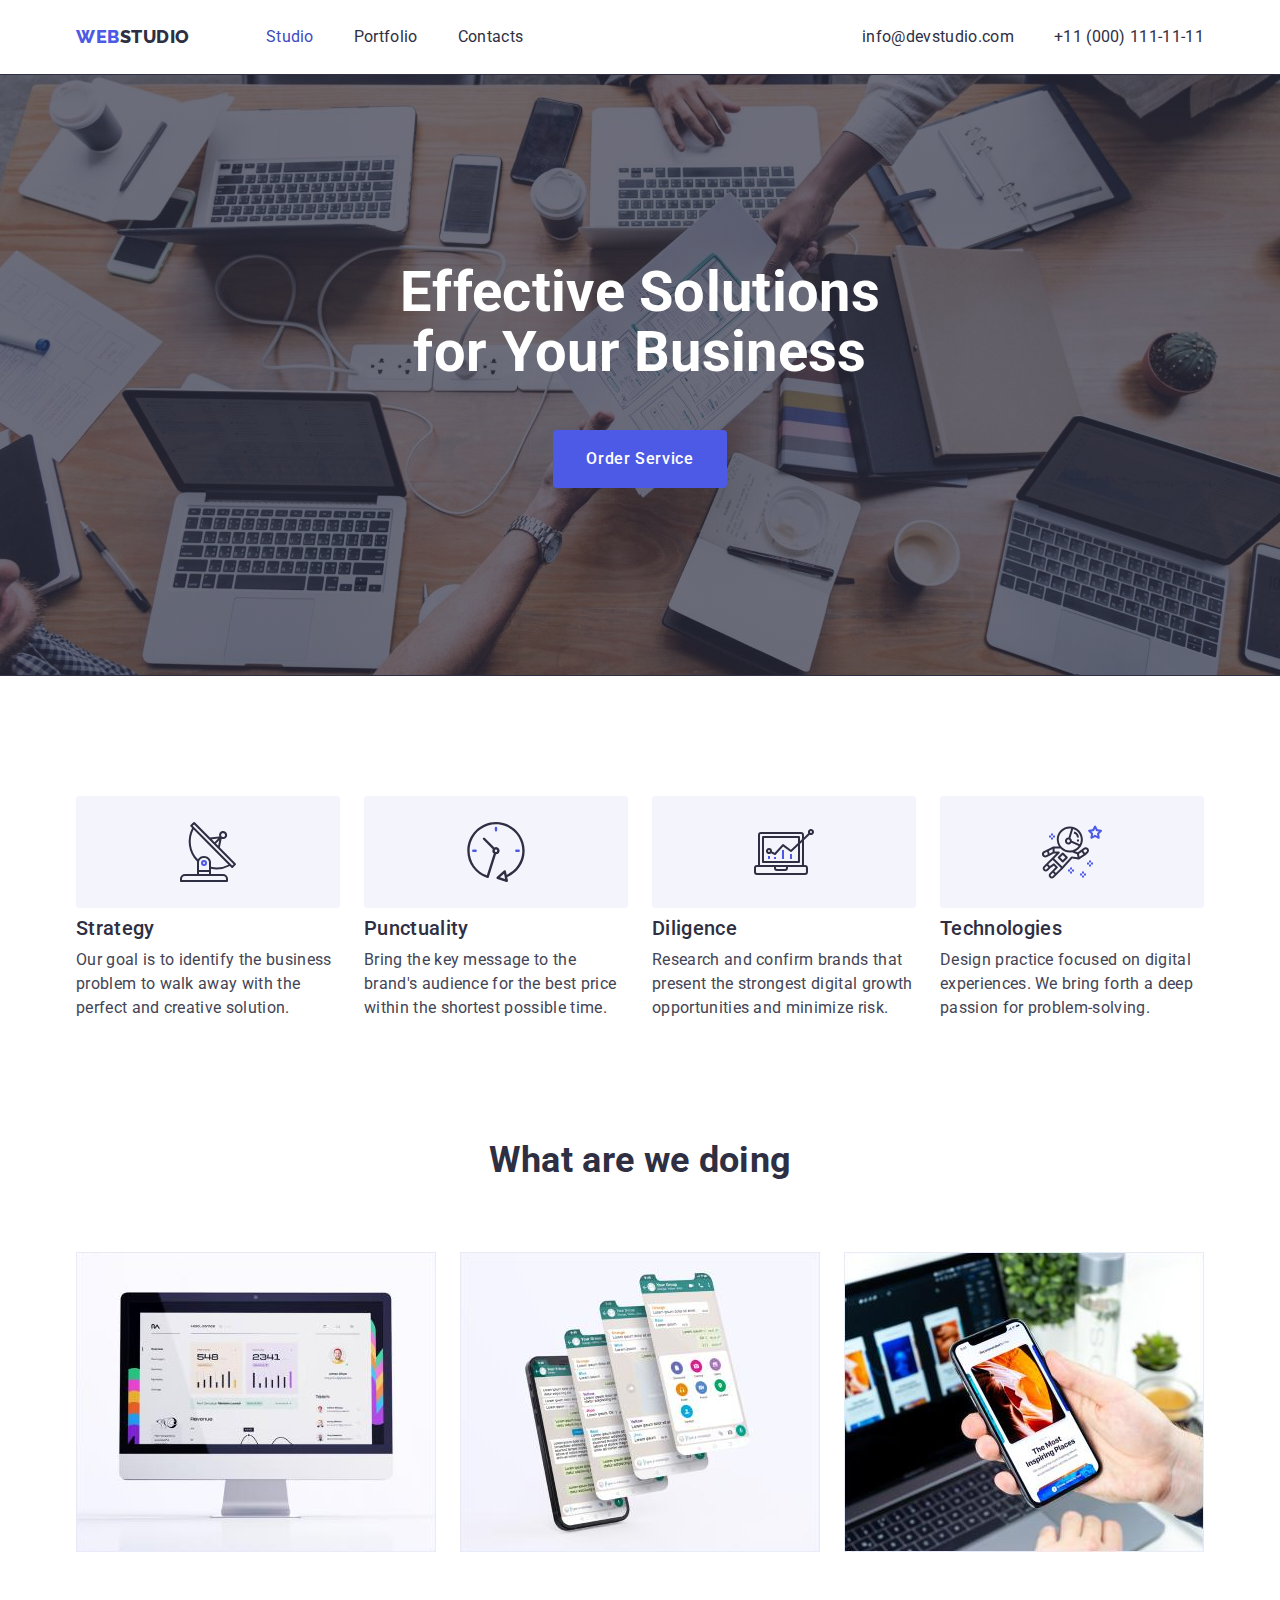
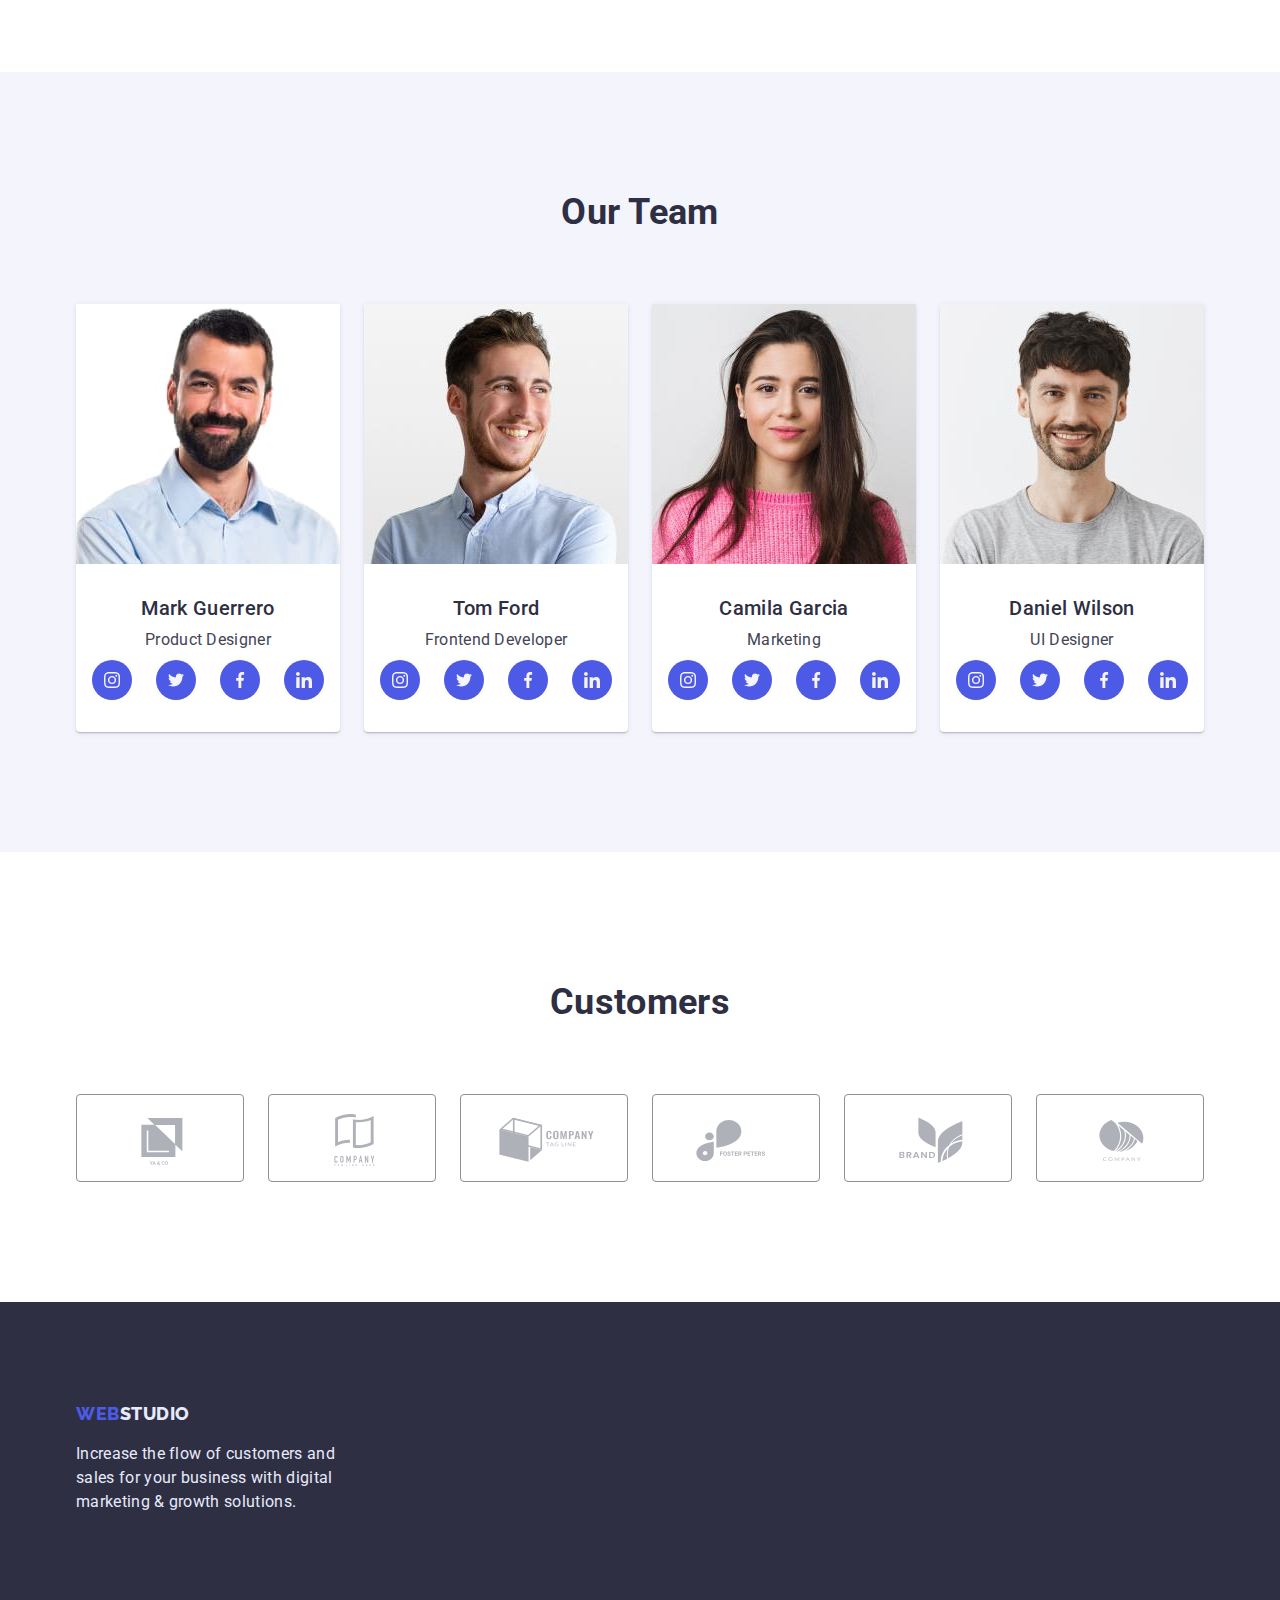
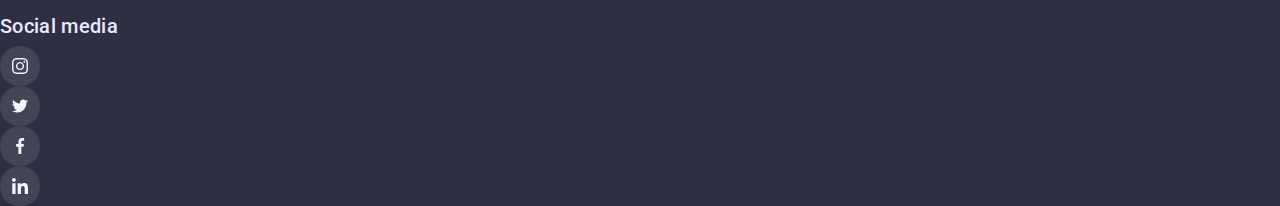
==== commit d4dd9b7d: "sum" ====
--- a/index.html
+++ b/index.html
@@ -442,6 +442,44 @@
           digital marketing & growth solutions.
         </p>
       </div>
+      <div class="social-media">
+        <h2 class="li-list">Social media</h2>
+        <ul class="socials-footer">
+          <li class="socials-item-footer">
+            <a
+              class="socials-link-footer"
+              href="https://instagram.com"
+              rel="noopener noreferrer"
+              aria-label="Instagram link"
+            >
+              <svg class="socials-icon" width="16" height="16">
+                <use href="./images/icons/icons.svg#icon-instagram"></use>
+              </svg>
+            </a>
+          </li>
+          <li class="socials-item-footer">
+            <a class="socials-link-footer" href aria-label="Twitter link">
+              <svg class="socials-icon" width="16" height="16">
+                <use href="./images/icons/icons.svg#icon-twitter"></use>
+              </svg>
+            </a>
+          </li>
+          <li class="socials-item-footer">
+            <a class="socials-link-footer" href aria-label="Facebook link">
+              <svg class="socials-icon" width="16" height="16">
+                <use href="./images/icons/icons.svg#icon-facebook"></use>
+              </svg>
+            </a>
+          </li>
+          <li class="socials-item-footer">
+            <a class="socials-link-footer" href aria-label="Linkedin link">
+              <svg class="socials-icon" width="16" height="16">
+                <use href="./images/icons/icons.svg#icon-linkedin"></use>
+              </svg>
+            </a>
+          </li>
+        </ul>
+      </div>
     </footer>
   </body>
 </html>
--- a/CSS/style.css
+++ b/CSS/style.css
@@ -349,6 +349,25 @@
   letter-spacing: 0.03em;
   text-transform: uppercase;
 }
+.social-media {
+  align-items: baseline;
+}
+.socials-item-footer {
+}
+.socials-link-footer {
+  display: flex;
+  align-items: center;
+  justify-content: center;
+  width: 40px;
+  height: 40px;
+  background-color: rgba(255, 255, 255, 0.1);
+  border-radius: 50%;
+}
+.socials-link-footer:hover,
+focus {
+  background-color: #31d0aa;
+}
+
 /* PORTFOLIO */
 
 .portfolio-btn {
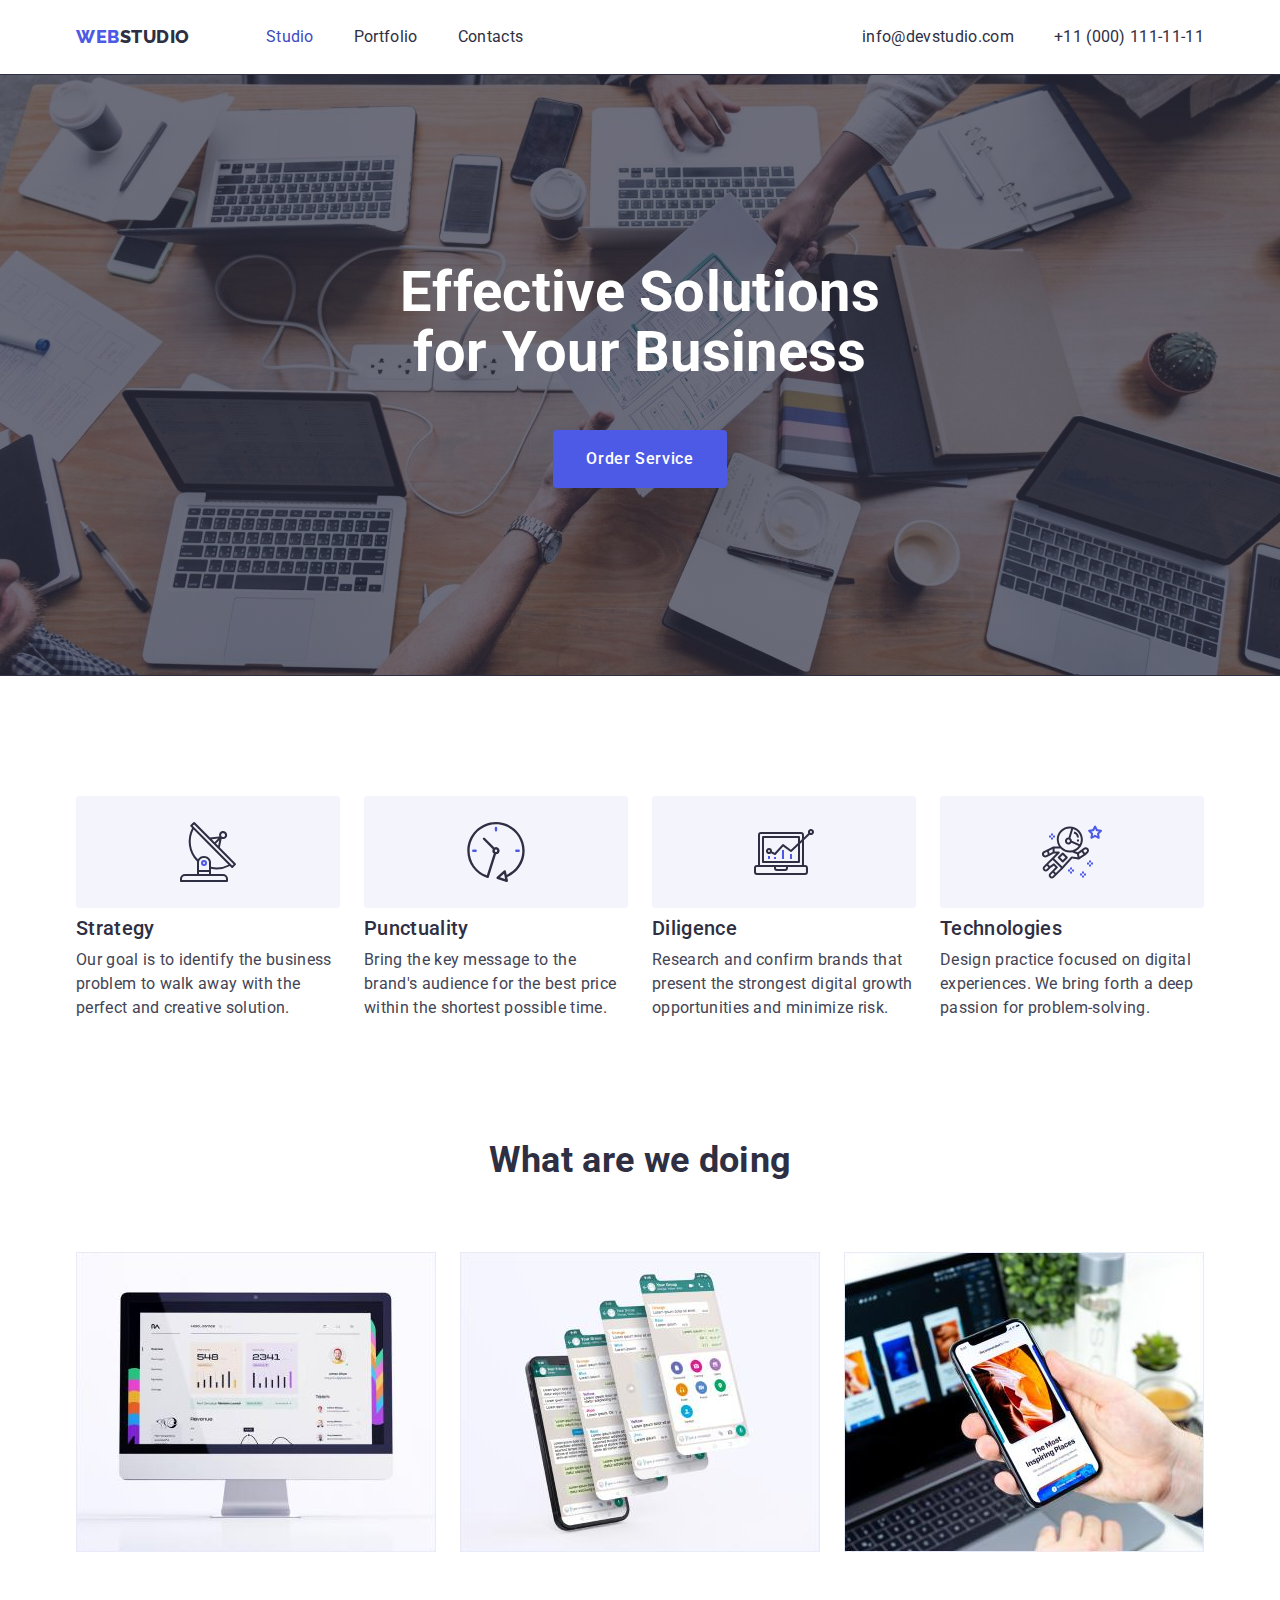
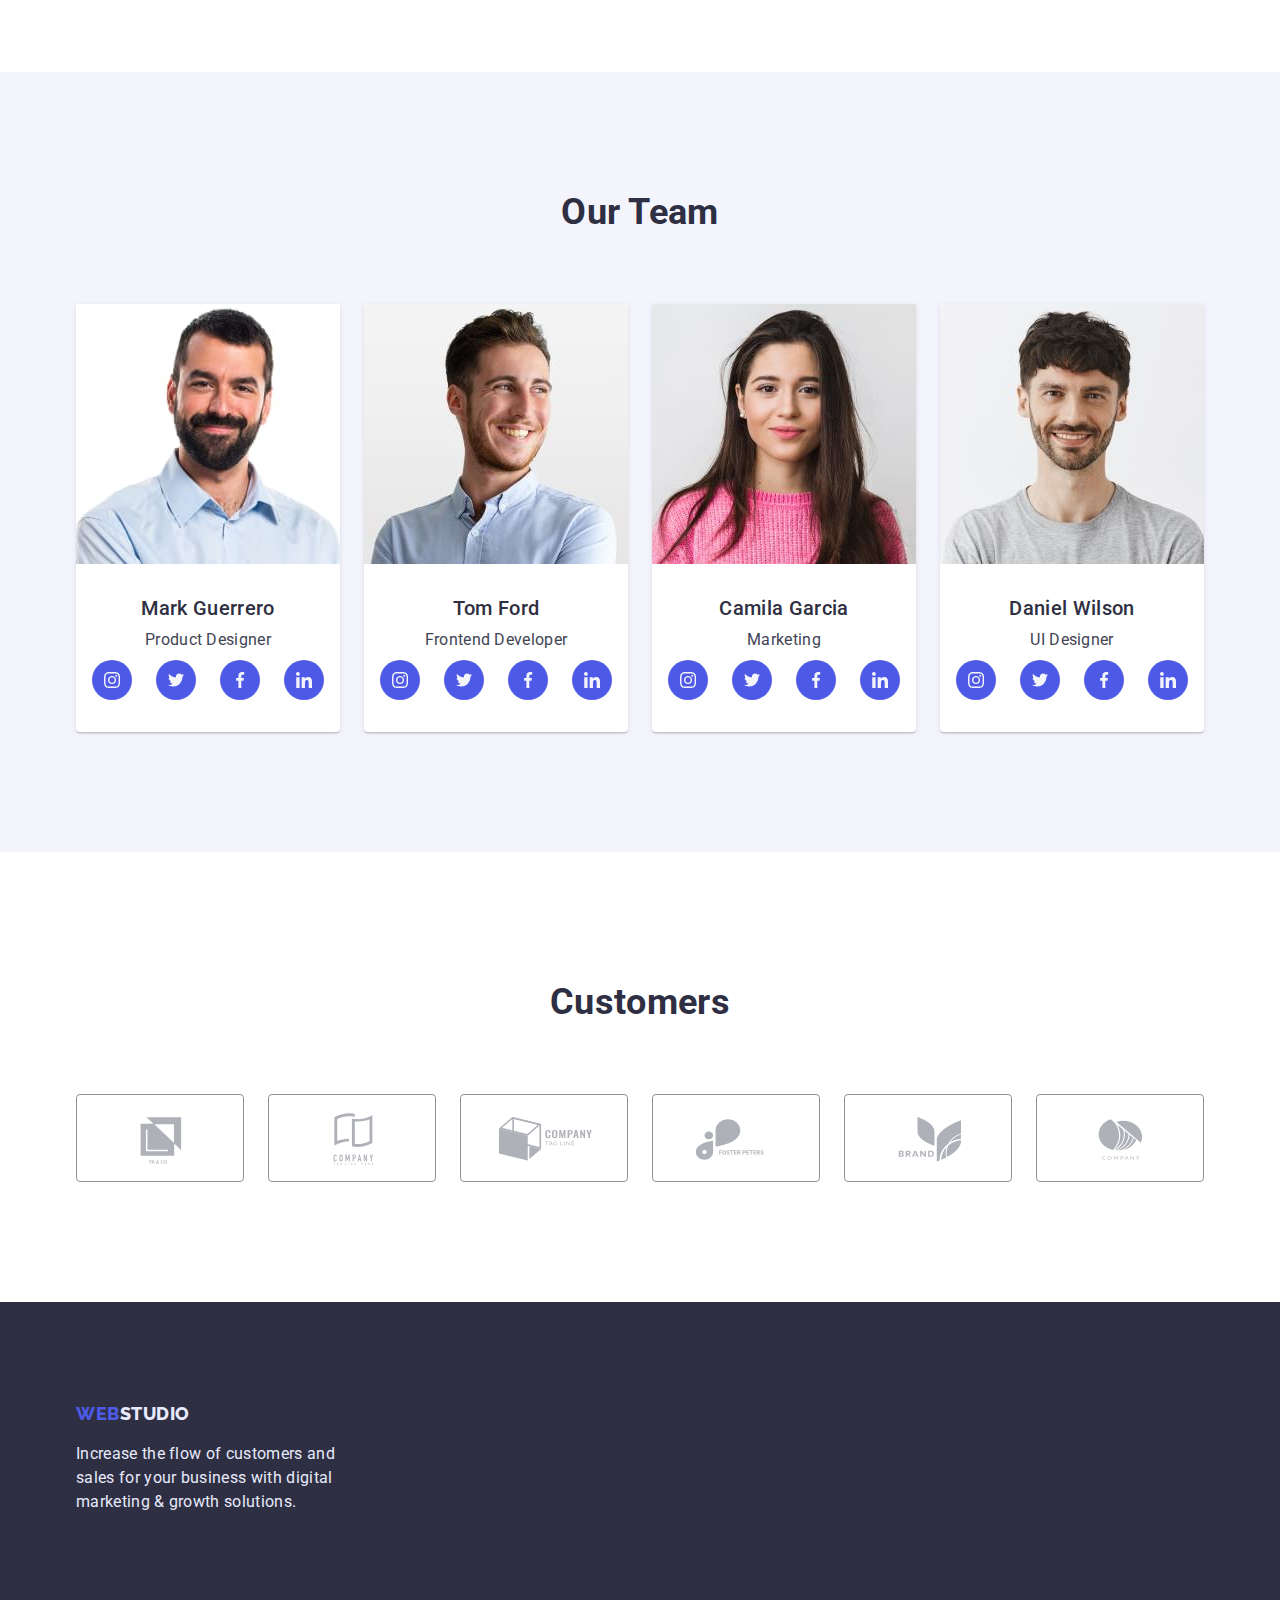
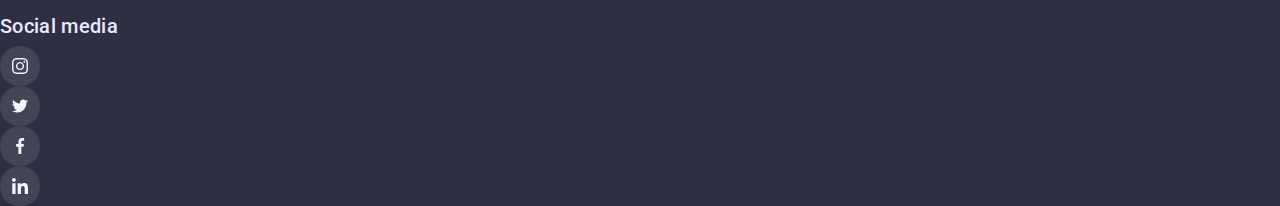
==== commit ba247b14: "summary" ====
--- a/index.html
+++ b/index.html
@@ -398,34 +398,46 @@
         <h2 class="li-title h-h">Customers</h2>
         <ul class="customers-list">
           <li class="customers-items">
-            <svg class="customers-svg" width="104" height="56">
-              <use href="./images/icons/icons.svg#icon-logo-1"></use>
-            </svg>
-          </li>
-          <li class="customers-items">
-            <svg class="customers-svg" width="104" height="56">
-              <use href="./images/icons/icons.svg#icon-logo-2"></use>
-            </svg>
-          </li>
-          <li class="customers-items">
-            <svg class="customers-svg" width="104" height="56">
-              <use href="./images/icons/icons.svg#icon-logo-3"></use>
-            </svg>
-          </li>
-          <li class="customers-items">
-            <svg class="customers-svg" width="104" height="56">
-              <use href="./images/icons/icons.svg#icon-logo-4"></use>
-            </svg>
-          </li>
-          <li class="customers-items">
-            <svg class="customers-svg" width="104" height="56">
-              <use href="./images/icons/icons.svg#icon-logo-5"></use>
-            </svg>
-          </li>
-          <li class="customers-items">
-            <svg class="customers-svg" width="104" height="56">
-              <use href="./images/icons/icons.svg#icon-logo-6"></use>
-            </svg>
+            <a class="customers-link">
+              <svg class="customers-svg" width="104" height="56">
+                <use href="./images/icons/icons.svg#icon-logo-1"></use>
+              </svg>
+            </a>
+          </li>
+          <li class="customers-items">
+            <a class="customers-link" href="">
+              <svg class="customers-svg" width="104" height="56">
+                <use href="./images/icons/icons.svg#icon-logo-2"></use>
+              </svg>
+            </a>
+          </li>
+          <li class="customers-items">
+            <a class="customers-link" href="">
+              <svg class="customers-svg" width="104" height="56">
+                <use href="./images/icons/icons.svg#icon-logo-3"></use>
+              </svg>
+            </a>
+          </li>
+          <li class="customers-items">
+            <a class="customers-link" href="">
+              <svg class="customers-svg" width="104" height="56">
+                <use href="./images/icons/icons.svg#icon-logo-4"></use>
+              </svg>
+            </a>
+          </li>
+          <li class="customers-items">
+            <a class="customers-link" href="">
+              <svg class="customers-svg" width="104" height="56">
+                <use href="./images/icons/icons.svg#icon-logo-5"></use>
+              </svg>
+            </a>
+          </li>
+          <li class="customers-items">
+            <a class="customers-link" href="">
+              <svg class="customers-svg" width="104" height="56">
+                <use href="./images/icons/icons.svg#icon-logo-6"></use>
+              </svg>
+            </a>
           </li>
         </ul>
       </section>
--- a/CSS/style.css
+++ b/CSS/style.css
@@ -310,14 +310,20 @@
   justify-content: center;
   gap: 24px;
 }
-.customers-items {
+.customers-link {
+  display: flex;
+  align-items: center;
+  justify-content: center;
+  width: 168px;
+  height: 88px;
   border: 1px solid #8e8f99;
   border-radius: 4px;
-  width: 168px;
-  height: 88px;
-}
-.customers-items:hover .customers-svg {
-  fill: var(--active-txt-cl);
+}
+.customers-link:hover .customers-svg {
+  fill: var(--hover-button-cl);
+}
+.customers-link:hover {
+  border-color: var(--hover-button-cl);
 }
 .customers-svg {
   margin: 16px 32px;
@@ -401,6 +407,7 @@
 .wrapper-header-portfolio {
   border: 1px solid #e7e9fc;
   border-top: none;
+  /* box-shadow: 0px 1px 6px rgba(46, 47, 66, 0.08); */
 }
 .portfolio-items {
   padding-bottom: 120px;
@@ -422,3 +429,8 @@
 .prtf-link {
   flex-basis: calc((100% - 2 * 24px) / 3);
 }
+/* .portfolio-hover:hover {
+  border-color: 0.5px solid #f4f4fd;
+  box-shadow: 0px 1px 6px rgba(46, 47, 66, 0.08),
+    0px 1px 1px rgba(46, 47, 66, 0.16), 0px 2px 1px rgba(46, 47, 66, 0.08);
+} */
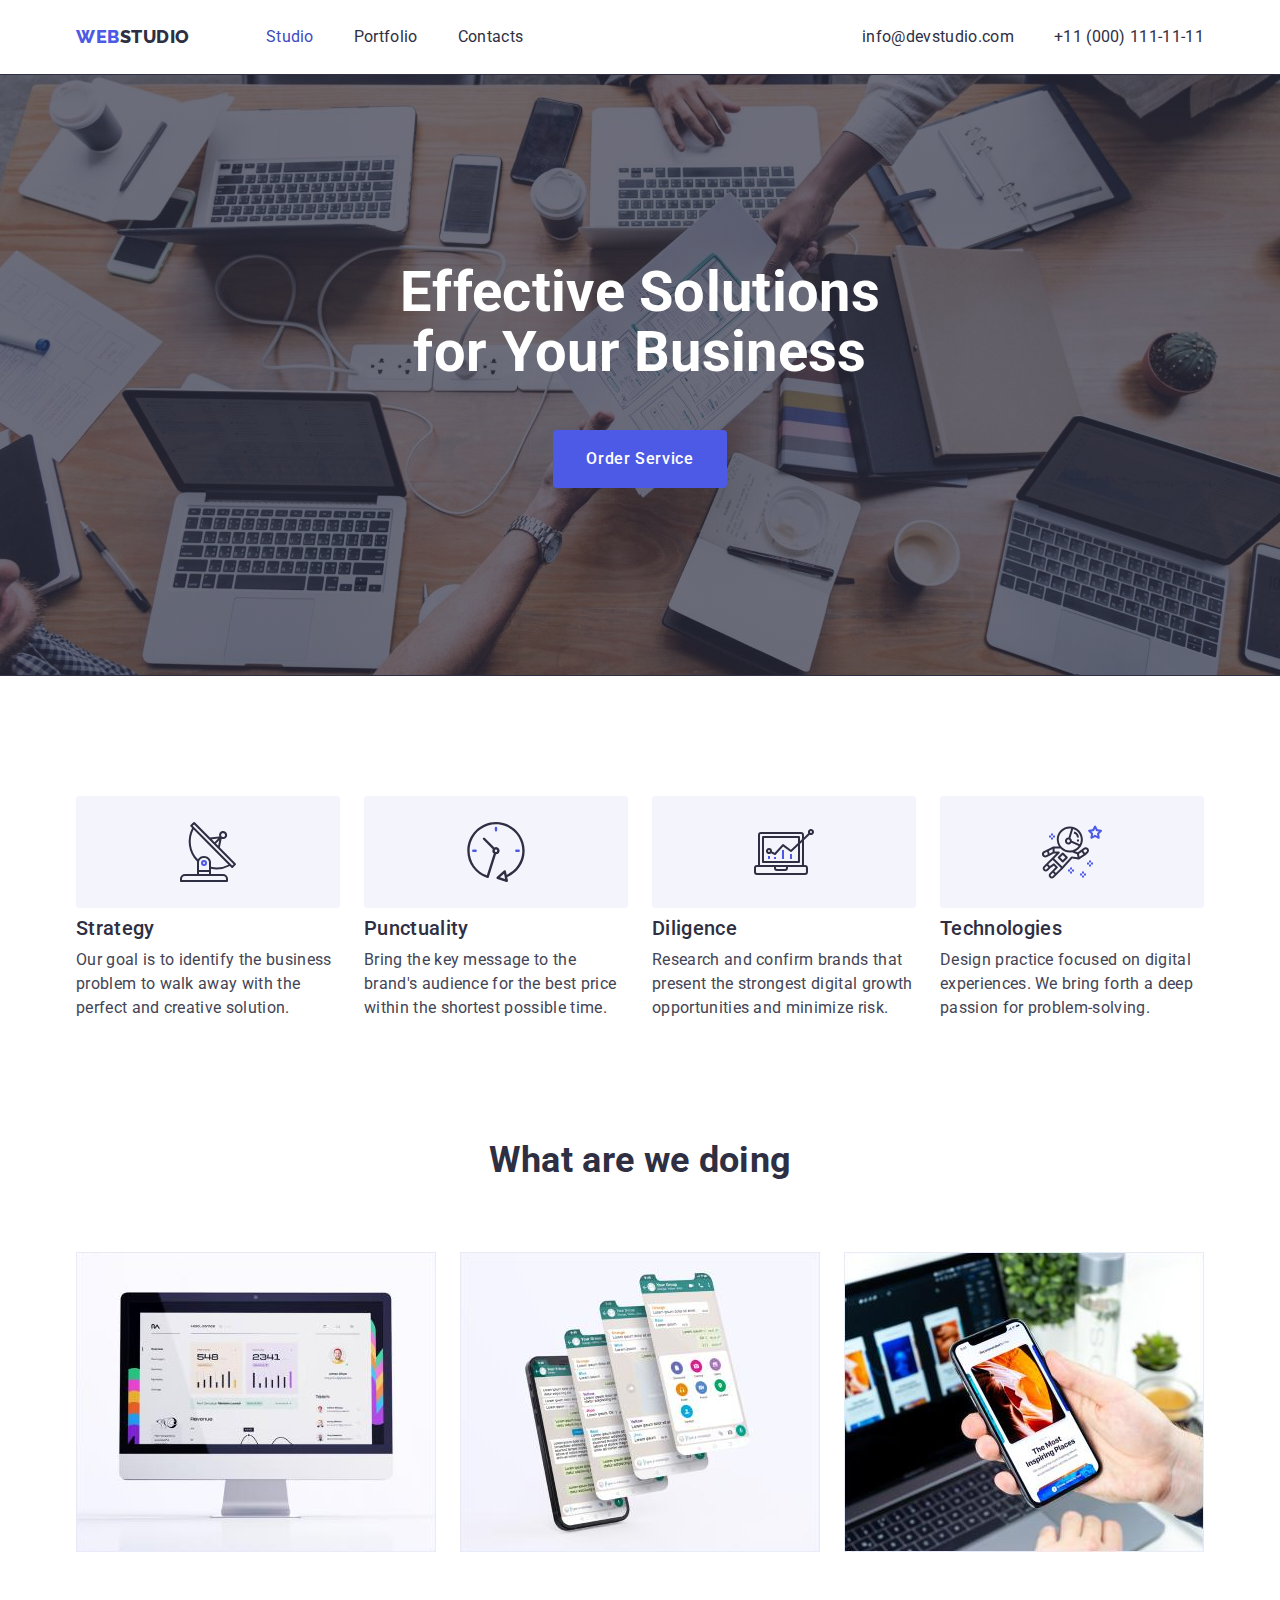
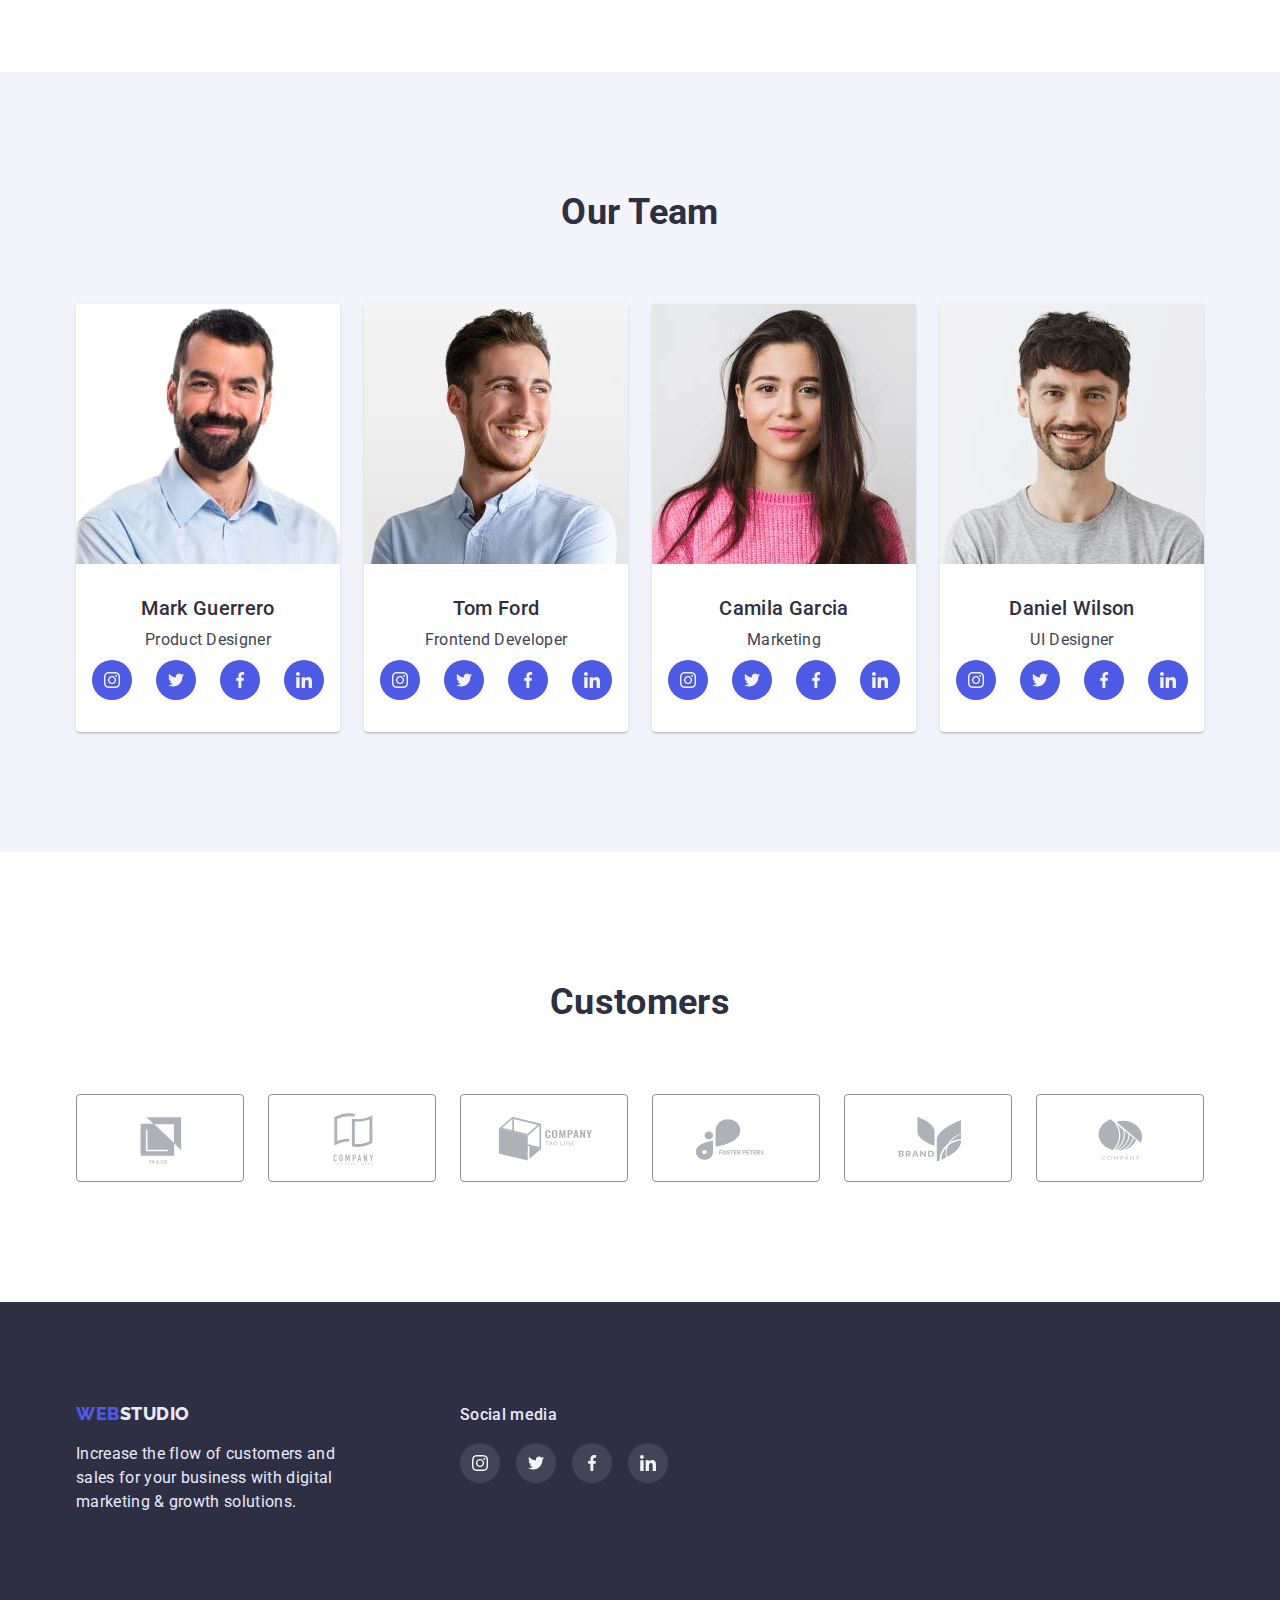
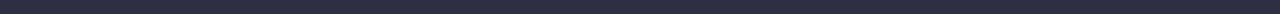
==== commit 280e5b63: "summary" ====
--- a/index.html
+++ b/index.html
@@ -445,52 +445,54 @@
 
     <footer class="footer">
       <div class="container footer-container">
-        <a class="footer-logo link" href="./index.html"
-          ><span class="logo-design">web</span
-          ><span class="footer-logo">studio</span>
-        </a>
-        <p class="txt-foot">
-          Increase the flow of customers and sales for your business with
-          digital marketing & growth solutions.
-        </p>
-      </div>
-      <div class="social-media">
-        <h2 class="li-list">Social media</h2>
-        <ul class="socials-footer">
-          <li class="socials-item-footer">
-            <a
-              class="socials-link-footer"
-              href="https://instagram.com"
-              rel="noopener noreferrer"
-              aria-label="Instagram link"
-            >
-              <svg class="socials-icon" width="16" height="16">
-                <use href="./images/icons/icons.svg#icon-instagram"></use>
-              </svg>
-            </a>
-          </li>
-          <li class="socials-item-footer">
-            <a class="socials-link-footer" href aria-label="Twitter link">
-              <svg class="socials-icon" width="16" height="16">
-                <use href="./images/icons/icons.svg#icon-twitter"></use>
-              </svg>
-            </a>
-          </li>
-          <li class="socials-item-footer">
-            <a class="socials-link-footer" href aria-label="Facebook link">
-              <svg class="socials-icon" width="16" height="16">
-                <use href="./images/icons/icons.svg#icon-facebook"></use>
-              </svg>
-            </a>
-          </li>
-          <li class="socials-item-footer">
-            <a class="socials-link-footer" href aria-label="Linkedin link">
-              <svg class="socials-icon" width="16" height="16">
-                <use href="./images/icons/icons.svg#icon-linkedin"></use>
-              </svg>
-            </a>
-          </li>
-        </ul>
+        <div>
+          <a class="footer-logo link" href="./index.html"
+            ><span class="logo-design">web</span
+            ><span class="footer-logo">studio</span>
+          </a>
+          <p class="txt-foot">
+            Increase the flow of customers and sales for your business with
+            digital marketing & growth solutions.
+          </p>
+        </div>
+        <div class="social-media">
+          <h2 class="footer-socials-title">Social media</h2>
+          <ul class="socials-footer">
+            <li class="socials-item-footer">
+              <a
+                class="socials-link-footer"
+                href="https://instagram.com"
+                rel="noopener noreferrer"
+                aria-label="Instagram link"
+              >
+                <svg class="socials-icon" width="16" height="16">
+                  <use href="./images/icons/icons.svg#icon-instagram"></use>
+                </svg>
+              </a>
+            </li>
+            <li class="socials-item-footer">
+              <a class="socials-link-footer" href aria-label="Twitter link">
+                <svg class="socials-icon" width="16" height="16">
+                  <use href="./images/icons/icons.svg#icon-twitter"></use>
+                </svg>
+              </a>
+            </li>
+            <li class="socials-item-footer">
+              <a class="socials-link-footer" href aria-label="Facebook link">
+                <svg class="socials-icon" width="16" height="16">
+                  <use href="./images/icons/icons.svg#icon-facebook"></use>
+                </svg>
+              </a>
+            </li>
+            <li class="socials-item-footer">
+              <a class="socials-link-footer" href aria-label="Linkedin link">
+                <svg class="socials-icon" width="16" height="16">
+                  <use href="./images/icons/icons.svg#icon-linkedin"></use>
+                </svg>
+              </a>
+            </li>
+          </ul>
+        </div>
       </div>
     </footer>
   </body>
--- a/CSS/style.css
+++ b/CSS/style.css
@@ -334,6 +334,8 @@
 .footer {
   background-color: var(--primary-bg-cl);
   color: var(--footer-txt-cl);
+  display: flex;
+  align-items: baseline;
 }
 .txt-foot {
   line-height: calc(24 / 16);
@@ -346,6 +348,9 @@
 .footer-container {
   padding-top: 100px;
   padding-bottom: 100px;
+  display: flex;
+  gap: 120px;
+  align-items: baseline;
 }
 .footer-logo {
   font-family: 'Raleway', sans-serif;
@@ -355,10 +360,17 @@
   letter-spacing: 0.03em;
   text-transform: uppercase;
 }
-.social-media {
-  align-items: baseline;
-}
-.socials-item-footer {
+.footer-socials-title {
+  font-weight: 500;
+  font-size: 16px;
+  line-height: calc(24 / 16);
+  margin-bottom: 16px;
+}
+.socials-footer {
+  display: flex;
+  align-items: start;
+  justify-content: start;
+  gap: 16px;
 }
 .socials-link-footer {
   display: flex;
@@ -373,7 +385,6 @@
 focus {
   background-color: #31d0aa;
 }
-
 /* PORTFOLIO */
 
 .portfolio-btn {
@@ -399,6 +410,7 @@
 }
 .wrapper {
   border: 1px solid #e7e9fc;
+  box-shadow: 0px 1px 6px rgba(46, 47, 66, 0.08);
   border-top: none;
   padding-left: 16px;
   padding-top: 32px;
@@ -407,7 +419,6 @@
 .wrapper-header-portfolio {
   border: 1px solid #e7e9fc;
   border-top: none;
-  /* box-shadow: 0px 1px 6px rgba(46, 47, 66, 0.08); */
 }
 .portfolio-items {
   padding-bottom: 120px;
@@ -429,8 +440,8 @@
 .prtf-link {
   flex-basis: calc((100% - 2 * 24px) / 3);
 }
-/* .portfolio-hover:hover {
-  border-color: 0.5px solid #f4f4fd;
+.wrapper:hover {
+  border: 0.5px solid #f4f4fd;
   box-shadow: 0px 1px 6px rgba(46, 47, 66, 0.08),
     0px 1px 1px rgba(46, 47, 66, 0.16), 0px 2px 1px rgba(46, 47, 66, 0.08);
-} */
+}
